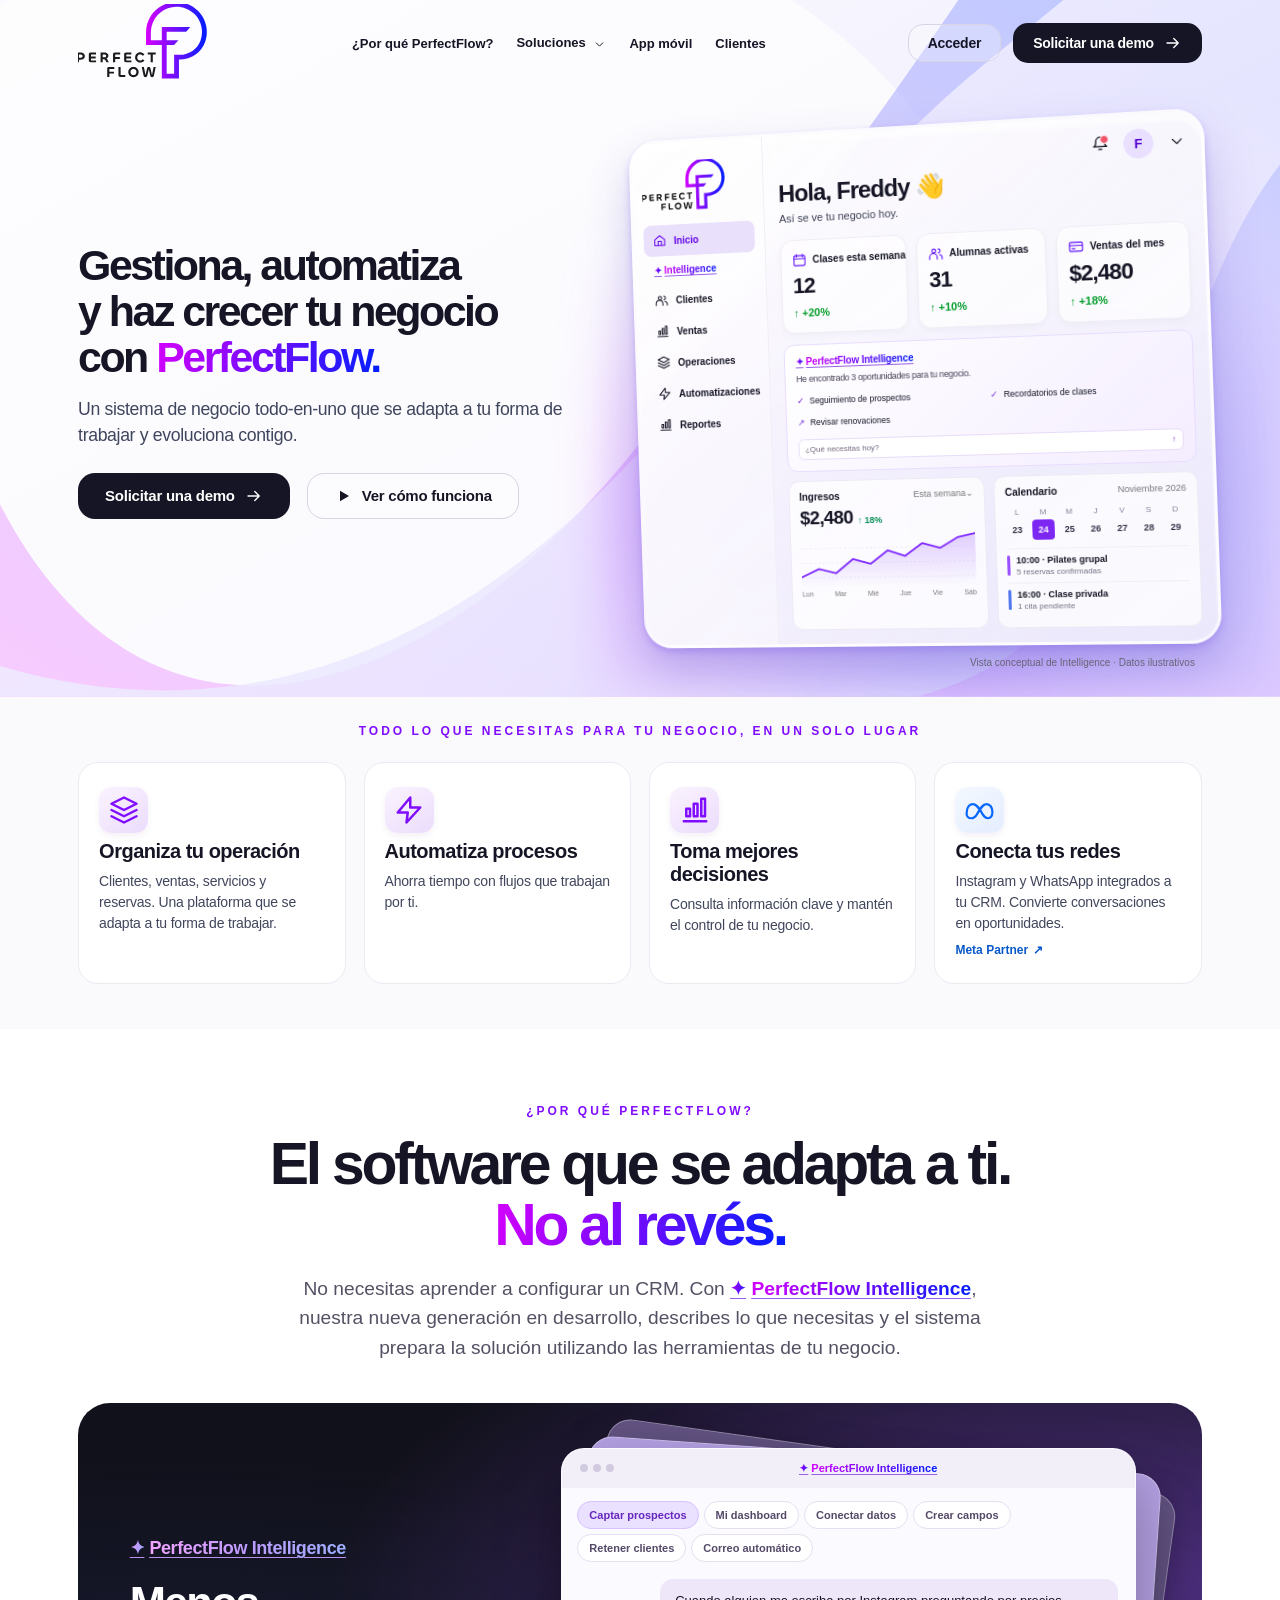
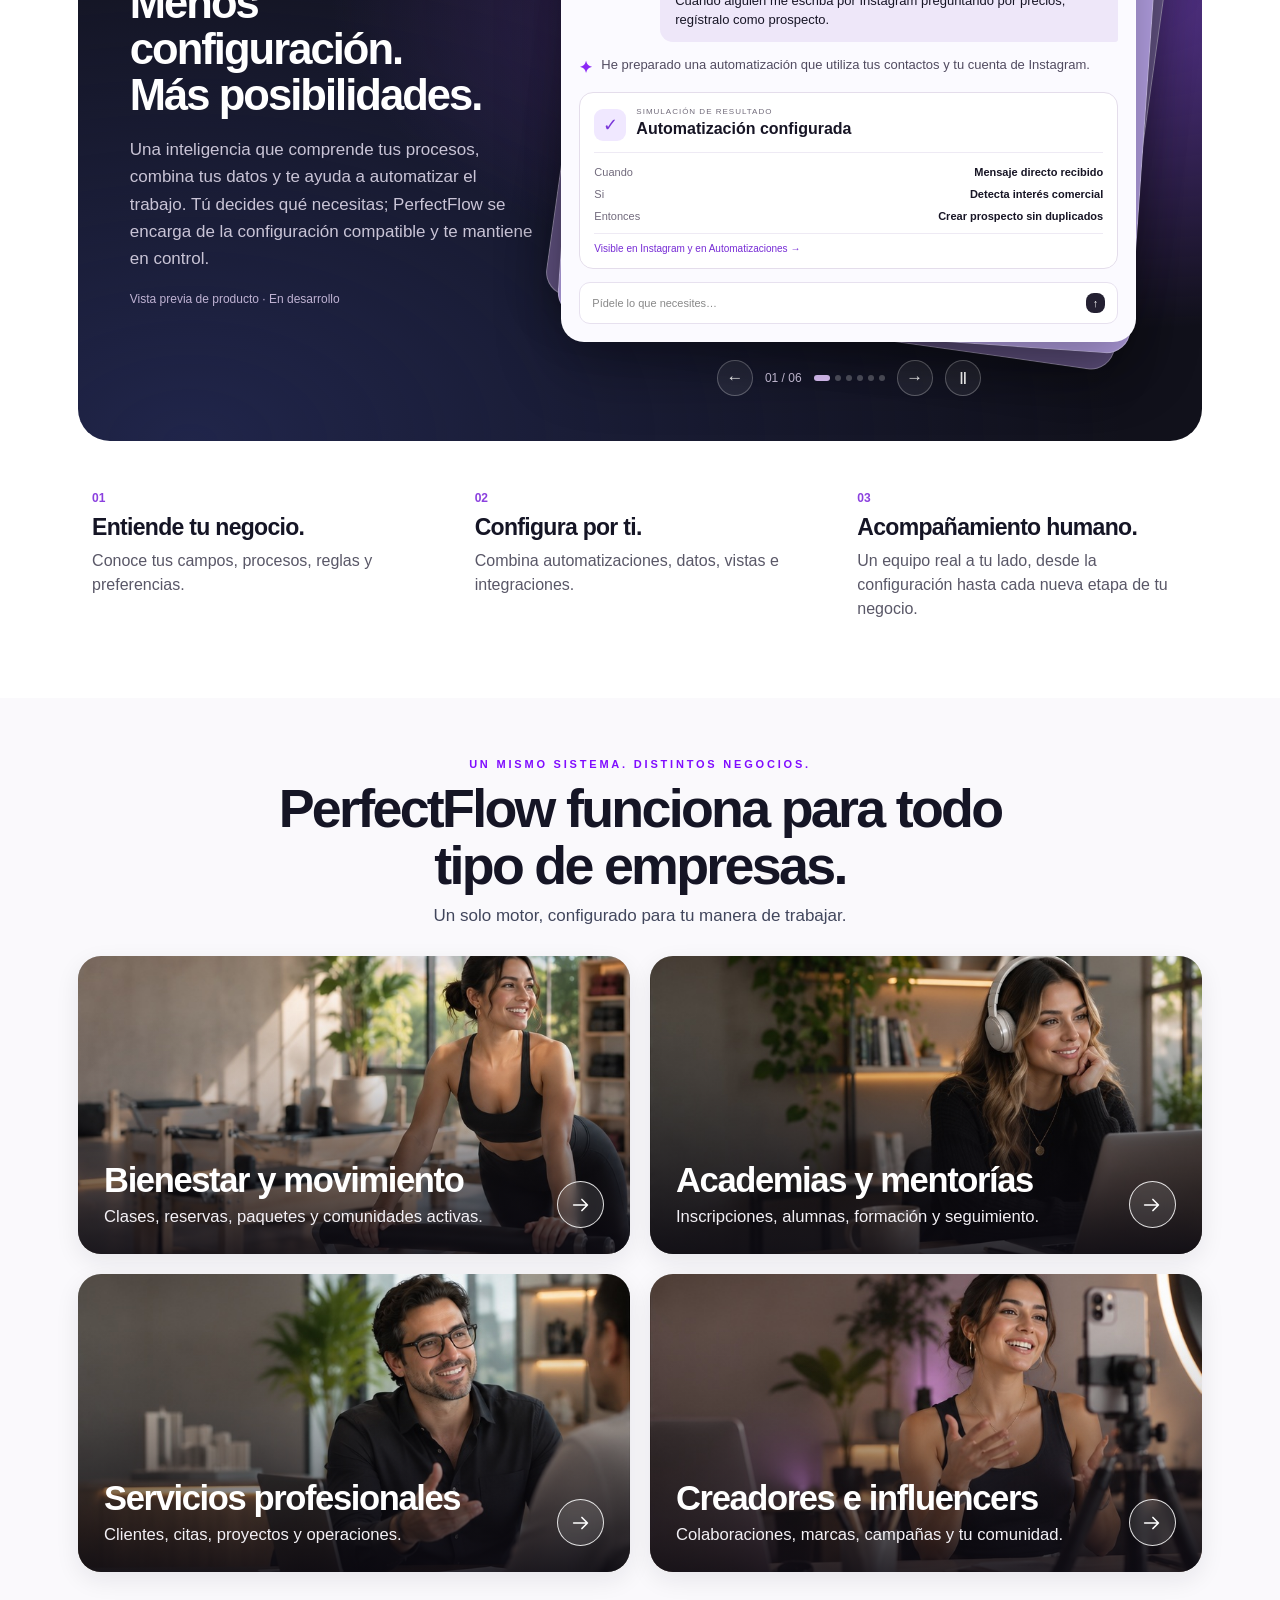
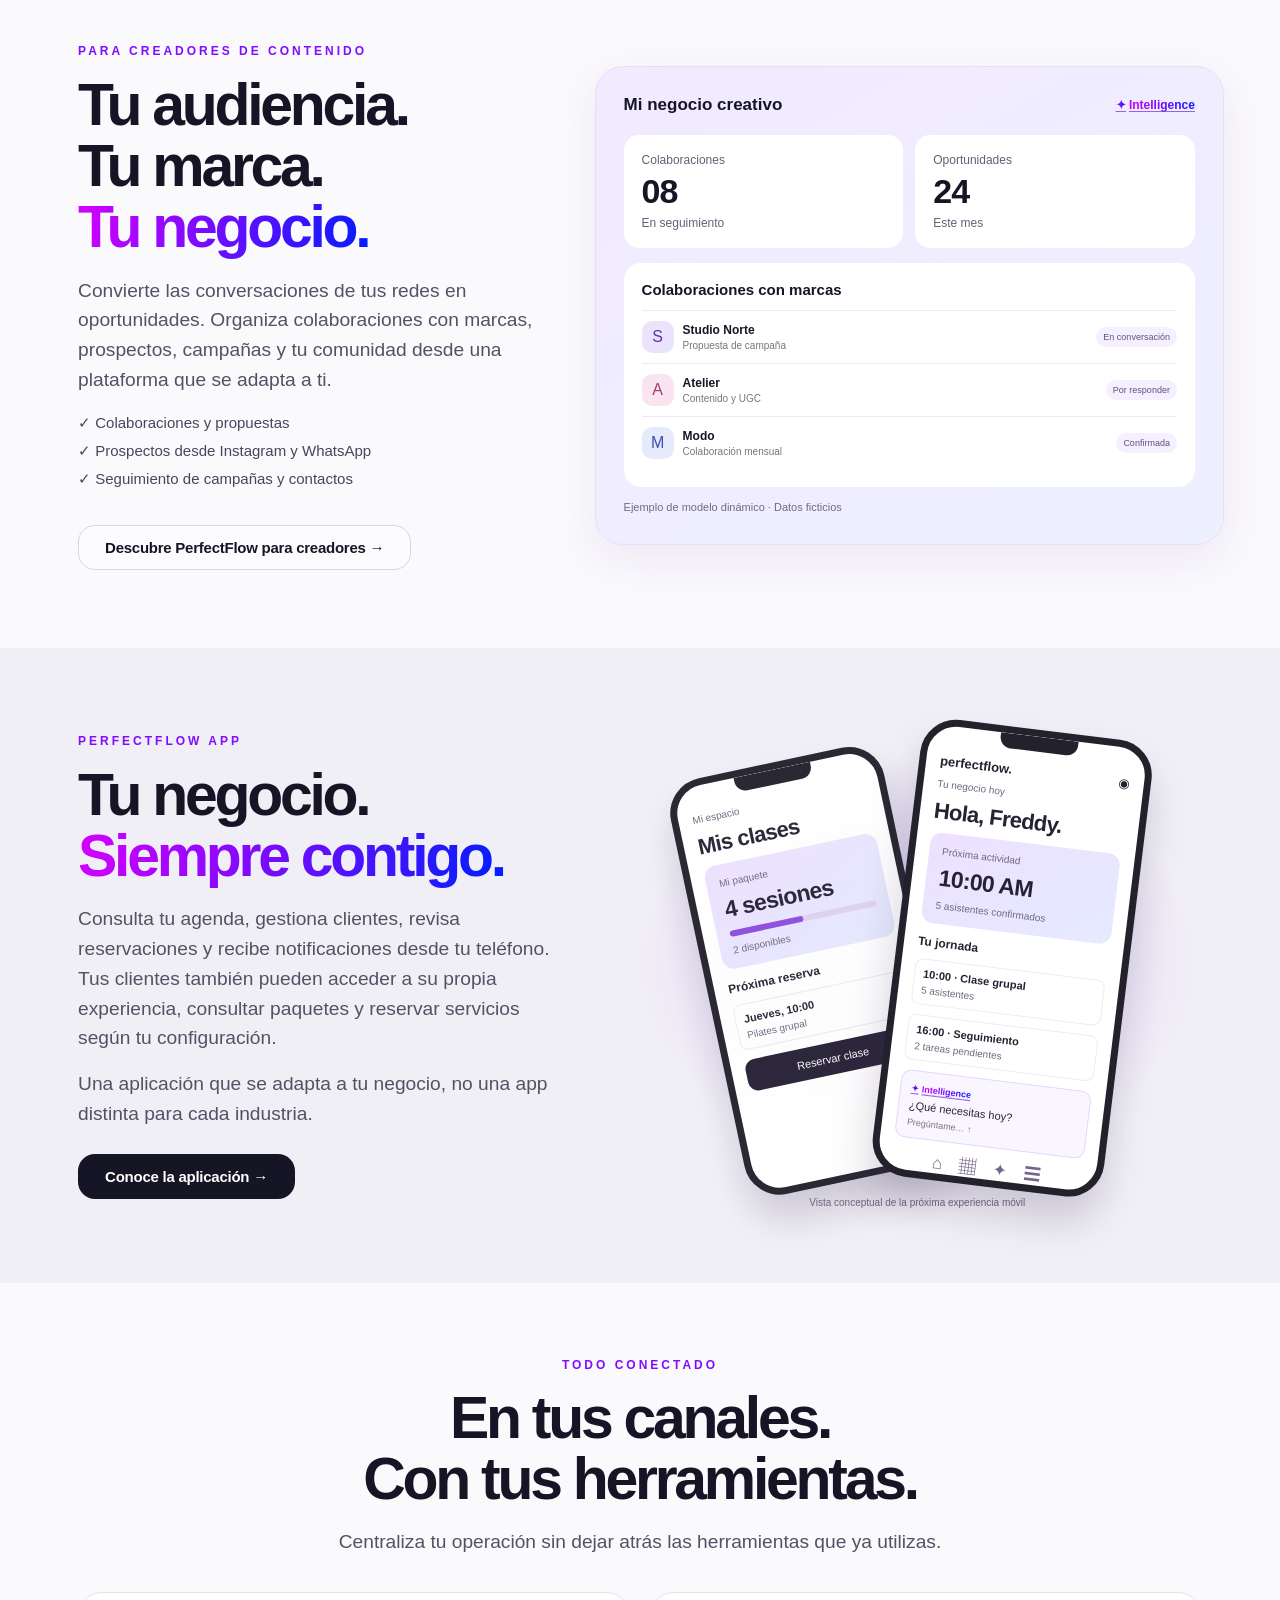
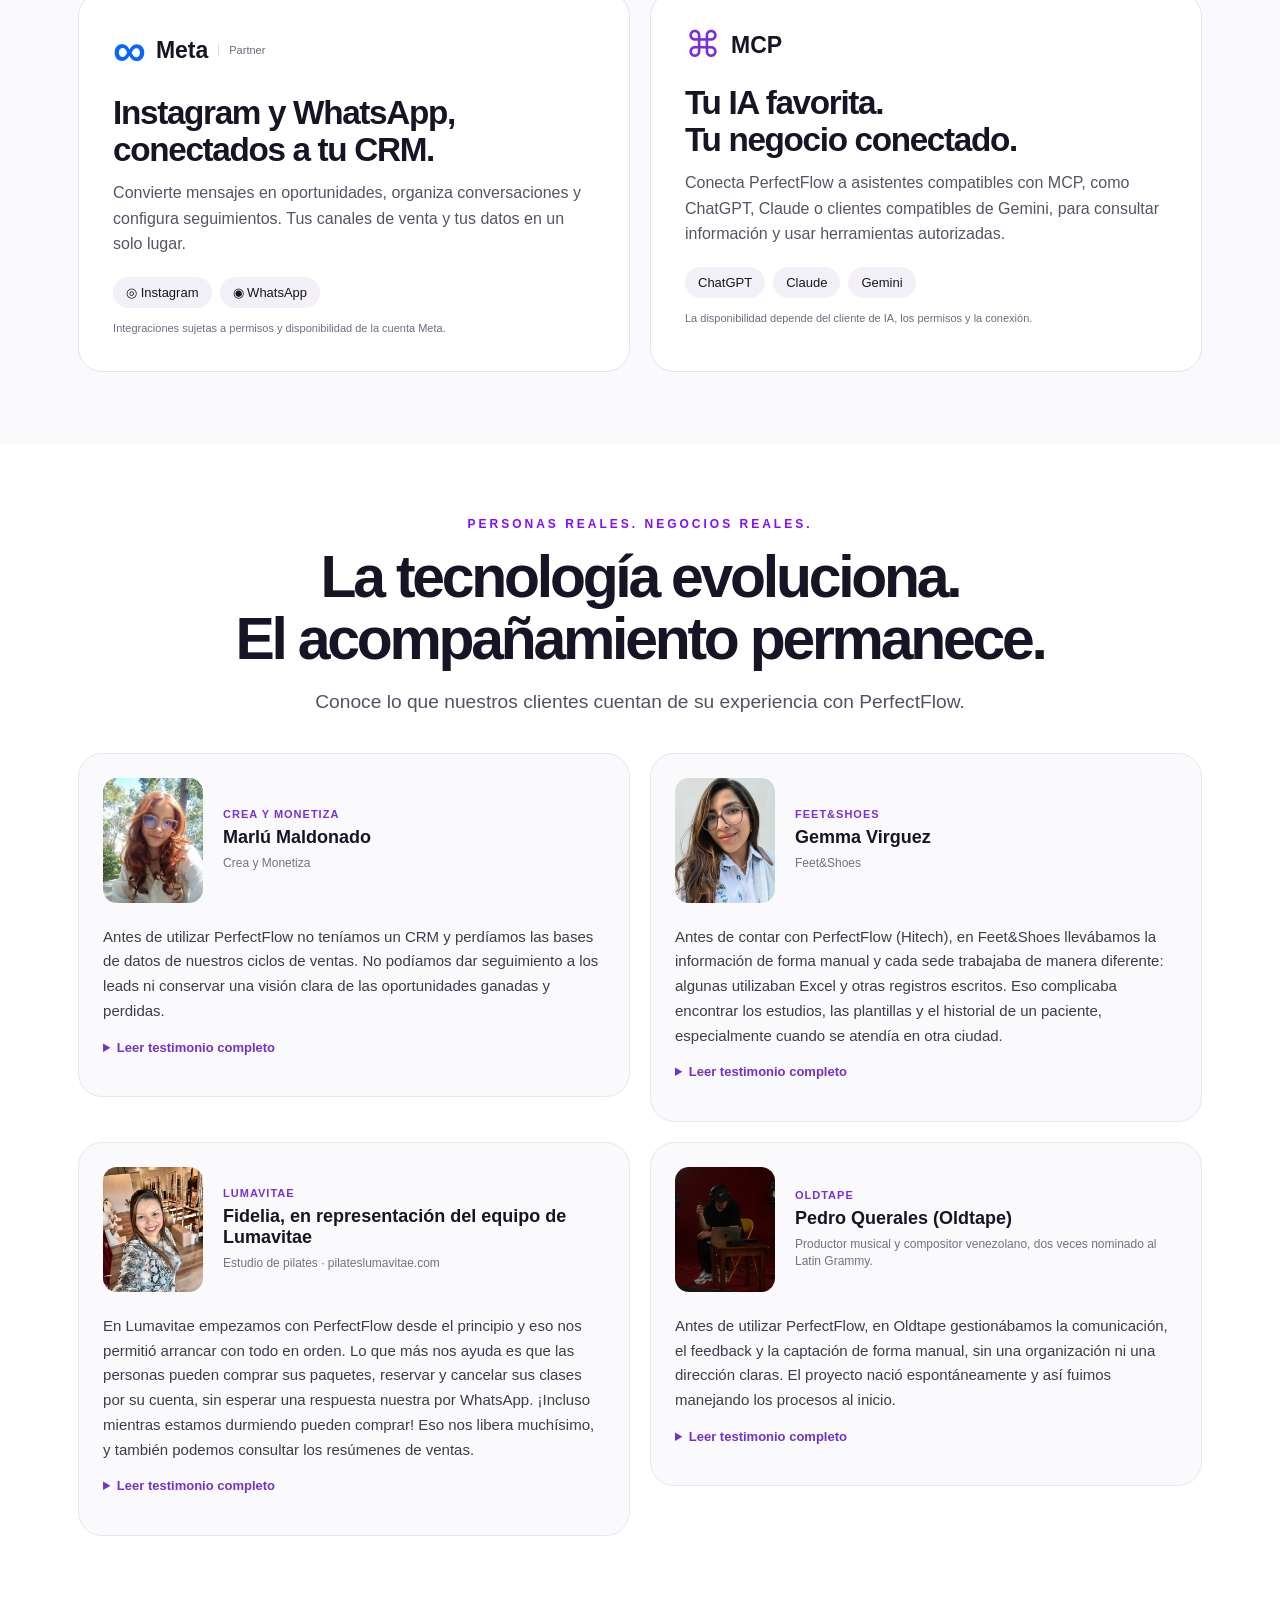
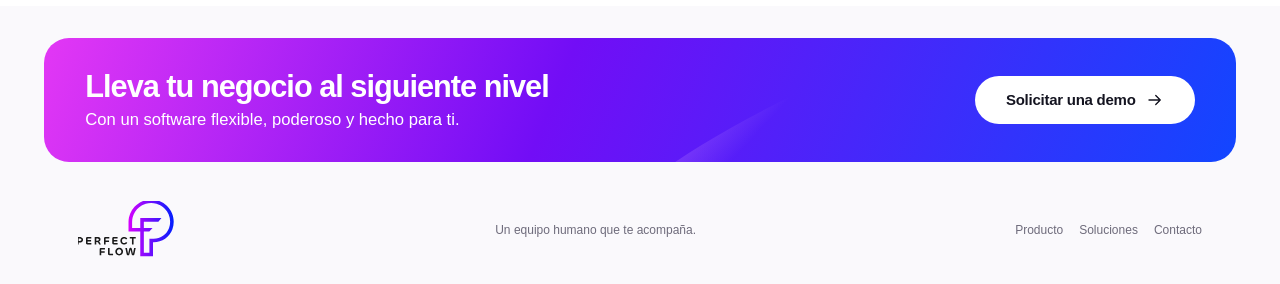
==== preview/index.html @ c102818c "Add PerfectFlow landing V5 preview with official branding and customer stories" ====
<!DOCTYPE html>

<html lang="es"><head><meta charset="utf-8"/><meta content="width=device-width,initial-scale=1" name="viewport"/><meta content="PerfectFlow: organiza, automatiza y haz crecer tu negocio con un software que se adapta a tu forma de trabajar." name="description"/><title>PerfectFlow — El software que se adapta a tu negocio</title>
<style>
:root{--ink:#151525;--muted:#41465c;--violet:#800dff;--line:#e7e4f0;--grad:linear-gradient(104deg,#d600fe 0%,#780bfe 45%,#011efe 100%);--canvas:#faf9fc}*{box-sizing:border-box}html{scroll-behavior:smooth}body{margin:0;background:#faf9fc;color:var(--ink);font-family:-apple-system,BlinkMacSystemFont,"Segoe UI",Arial,sans-serif;-webkit-font-smoothing:antialiased}button,a{font:inherit}a{color:inherit;text-decoration:none}button{cursor:pointer}button:focus-visible,a:focus-visible,input:focus-visible{outline:3px solid #8a43ff;outline-offset:4px}h1,h2,h3,p{margin:0}svg.icon{width:24px;height:24px;fill:none;stroke:currentColor;stroke-width:1.8;stroke-linecap:round;stroke-linejoin:round;flex-shrink:0}.wrap{max-width:1536px;margin:auto;padding:0 6.1%}.top{position:relative;overflow:hidden;background:#faf9fc}.wave{position:absolute;inset:0;width:100%;height:100%;pointer-events:none}.nav{position:relative;z-index:3;display:flex;align-items:center;justify-content:space-between;gap:26px;min-height:76px}.brand{display:inline-flex;align-items:center;gap:9px;font-size:32px;font-weight:780;letter-spacing:-1.9px;white-space:nowrap}.brand img{width:43px;height:47px;object-fit:contain}.brand b{color:#720dff}.navlinks,.navcta{display:flex;align-items:center;gap:32px}.navlinks a{font-size:15px;font-weight:600;white-space:nowrap}.navlinks .icon{width:13px;height:13px;margin-left:4px;vertical-align:middle}.navcta{gap:12px}.btn{display:inline-flex;align-items:center;justify-content:center;gap:10px;border:1px solid transparent;border-radius:17px;background:#151525;color:white;padding:13px 26px;font-size:15px;font-weight:650;letter-spacing:-.25px;transition:transform .2s,box-shadow .2s}.btn:hover{transform:translateY(-2px);box-shadow:0 6px 17px #1b114019}.btn.outline{background:#ffffff45;color:#151525;border-color:#d7d4e4}.btn .icon{width:18px;height:18px}.navcta .btn{padding:10px 19px;border-radius:15px;white-space:nowrap;font-size:14px}.menu{display:none}.hero{position:relative;z-index:1;display:grid;grid-template-columns:46% 54%;gap:5px;align-items:center;min-height:419px;padding-top:20px;padding-bottom:43px}.eyebrow{font-size:12px;font-weight:750;letter-spacing:3px;color:var(--violet);line-height:1.45}.hero .eyebrow{display:inline-flex;background:#eee5fa;padding:7px 17px;border-radius:50px;margin-bottom:18px}.hero h1{font-size:clamp(38px,3.35vw,56px);font-weight:780;line-height:1.07;letter-spacing:-2.5px}.gradient{background:var(--grad);background-clip:text;-webkit-background-clip:text;color:transparent}.hero p{font-size:clamp(17px,1.38vw,22px);line-height:1.43;color:#3f455d;margin:17px 0 25px;max-width:570px;letter-spacing:-.35px}.hero-actions{display:flex;gap:17px;flex-wrap:wrap}.hero-art{position:relative;padding:15px 0 6px 26px;perspective:1400px;min-width:0}.halo{position:absolute;inset:10% -12% -8% 0;background:radial-gradient(ellipse at 65% 65%,#5267ff55,transparent 64%),radial-gradient(ellipse at 20% 65%,#be58ff59,transparent 60%);filter:blur(22px);pointer-events:none}.screen{position:relative;display:grid;grid-template-columns:24% 76%;min-height:346px;border:3px solid #fff9;border-radius:29px;background:linear-gradient(143deg,#fffefef2,#f1effbd9);box-shadow:0 8px 3px #fff8 inset,0 25px 46px #4636b240,0 4px 7px #9b79f567;overflow:hidden;transform:rotateY(-8deg) rotateZ(-2deg);transform-origin:center;backdrop-filter:blur(14px)}.sidenav{border-right:1px solid #f0eef6;padding:19px 10px;background:#ffffff50}.small-brand{display:flex;align-items:center;gap:4px;font-size:15px;letter-spacing:-.8px;font-weight:760;margin:0 0 18px 8px;white-space:nowrap}.small-brand img{height:23px;width:19px;object-fit:contain}.sidenav .item{display:flex;align-items:center;gap:8px;padding:9px 10px;border-radius:8px;font-size:10px;font-weight:560;white-space:nowrap}.sidenav .item .icon{width:14px;height:14px}.sidenav .item.active{background:#e9e0fc;color:#6100e8}.screen-main{padding:15px 15px 19px;min-width:0}.screen-toolbar{display:flex;justify-content:flex-end;align-items:center;gap:14px;height:27px}.screen-toolbar .icon{width:17px;height:17px}.notify{position:relative}.notify:after{content:'';position:absolute;width:7px;height:7px;background:#f0546a;border-radius:50%;right:0;top:0;border:1px solid #fff}.avatar{width:29px;height:29px;border-radius:50%;display:grid;place-items:center;background:#e9e0ff;color:#5100cf;font-weight:750;font-size:13px}.screen h2{font-size:24px;font-weight:780;letter-spacing:-.9px;line-height:1.15;margin-top:3px}.screen-main>p{font-size:11px;color:#3d4055;margin:4px 0 14px;letter-spacing:0}.kpis{display:grid;grid-template-columns:repeat(3,1fr);gap:10px}.kpi{padding:12px 11px;border:1px solid #efedf5;background:#fff9;border-radius:13px;box-shadow:0 3px 6px #22154508;min-width:0}.kpi-label{display:flex;align-items:center;gap:6px;font-size:10px;font-weight:650;white-space:nowrap}.kpi .icon{width:15px;height:15px;color:#6418ff}.value{display:block;font-size:22px;letter-spacing:-.9px;font-weight:800;margin:6px 0 4px;white-space:nowrap}.trend{font-size:11px;color:#009c28;font-weight:650}.activities{margin-top:14px;border:1px solid #eceaf3;background:#ffffff6e;border-radius:14px;padding:13px 11px;box-shadow:0 3px 6px #21154707}.activities h3{font-size:12px;letter-spacing:-.2px;margin:0 0 9px}.activity{background:#fff9;display:flex;align-items:center;gap:8px;padding:9px;border-radius:10px;margin-top:7px;border:1px solid #eceaf3;box-shadow:0 2px 5px #21154705;font-size:10px;white-space:nowrap}.activity .icon{width:17px;height:17px;color:#5d12ff}.activity strong{font-weight:650}.demo-note{position:absolute;bottom:-16px;right:12px;color:#686477;font-size:10px}.features{position:relative;z-index:2;padding-top:14px;padding-bottom:32px}.features>.eyebrow{text-align:center;margin:0 0 15px}.feature-grid{display:grid;grid-template-columns:repeat(4,1fr);gap:17px}.feature{border:1px solid #efedf4;border-radius:19px;background:linear-gradient(145deg,#fff,#f8f7fb);box-shadow:0 4px 8px #24104a09;padding:15px 25px 17px;transition:transform .2s}.feature:hover{transform:translateY(-4px)}.feature-icon{height:46px;width:49px;display:grid;place-items:center;background:linear-gradient(145deg,#fbf3fe,#eadcfc);color:#800dff;border-radius:13px;margin-bottom:7px;box-shadow:0 3px 6px #5d0a8510}.feature-icon .icon{height:30px;width:30px;stroke-width:2}.feature h3{font-size:clamp(17px,1.55vw,24px);font-weight:760;letter-spacing:-.85px;margin-bottom:6px}.feature p{font-size:15px;line-height:1.35;color:#41465c;letter-spacing:-.2px}.industries{padding-top:18px;padding-bottom:31px;display:grid;grid-template-columns:23% 77%;gap:15px;align-items:center}.industries .eyebrow{max-width:220px;font-size:11px;line-height:1.5;letter-spacing:2.8px;margin-bottom:7px}.industries h2{font-size:clamp(23px,2.05vw,32px);font-weight:780;line-height:1.04;letter-spacing:-1.05px}.industry-grid{display:grid;grid-template-columns:repeat(4,1fr);gap:14px;min-width:0}.industry{display:block;overflow:hidden;border:0;padding:0;background:#ddd;border-radius:15px;aspect-ratio:2.05;transition:transform .2s;box-shadow:0 1px 2px #1d193519}.industry:hover{transform:translateY(-3px)}.industry img{width:100%;height:100%;display:block;object-fit:cover}.bottom{max-width:1536px;margin:0 auto;padding:6px 3.4% 20px}.cta{position:relative;overflow:hidden;background:linear-gradient(112deg,#e337f5,#720df6 43%,#1246ff 100%);border-radius:25px;padding:20px 3.5%;display:flex;align-items:center;justify-content:space-between;gap:20px;color:#fff}.cta:before{content:'';position:absolute;width:66%;height:200%;right:-6%;top:12%;border-radius:50%;transform:rotate(-22deg);background:linear-gradient(155deg,#ffd4ff80,transparent 24%);pointer-events:none}.cta>div,.cta>.btn{position:relative;z-index:1}.cta h2{font-size:clamp(25px,2.4vw,38px);line-height:1.1;letter-spacing:-1px;font-weight:760}.cta p{font-size:clamp(15px,1.3vw,20px);margin-top:6px}.cta .btn{background:#fff;color:#141420;min-width:220px;border-radius:24px;padding:14px 24px}.footer{display:flex;justify-content:space-between;align-items:center;padding-top:15px;padding-bottom:22px;gap:10px;font-size:12px;color:#6e6b7b}.footer .brand{font-size:17px;letter-spacing:-.7px}.footer .brand img{height:23px;width:18px}.footer nav{display:flex;gap:16px}.sr-only{position:absolute;width:1px;height:1px;overflow:hidden;clip:rect(0,0,0,0);white-space:nowrap}dialog{border:1px solid #e8e4f0;border-radius:24px;max-width:min(480px,calc(100% - 24px));width:100%;padding:30px;color:var(--ink);box-shadow:0 20px 80px #24204244}dialog::backdrop{background:#17152877;backdrop-filter:blur(4px)}dialog h2{font-size:29px;letter-spacing:-1px;margin:12px 0}dialog p{color:var(--muted);line-height:1.55;margin-bottom:18px}.close{float:right;border:0;background:#f2eff7;border-radius:50%;width:34px;height:34px;font-size:21px}.dialog-actions{display:flex;gap:10px;flex-wrap:wrap}.mobile-links{display:none}
@media(min-width:1350px){.hero{min-height:419px}.screen{min-height:347px}.wrap{padding-left:6.1%;padding-right:6.1%}.features{padding-left:5.4%;padding-right:5.4%}.industries{padding-left:4.4%;padding-right:5.1%}.hero-art{padding-right:0}.hero{grid-template-columns:46% 54%}}
@media(max-width:1180px){.navlinks{gap:16px}.brand{font-size:27px}.brand img{width:35px;height:39px}.navcta .btn{padding:10px 12px}.hero{grid-template-columns:45% 55%;min-height:400px}.hero-art{padding-left:8px}.screen{min-height:305px}.sidenav{padding:15px 5px}.sidenav .item{font-size:9px;padding:8px 5px}.small-brand{font-size:12px;margin-left:3px}.kpi{padding:10px 7px}.kpi-label{font-size:8px;gap:4px}.value{font-size:18px}.activity{font-size:9px}.feature{padding:14px 16px}.feature p{font-size:14px}.industries{grid-template-columns:1fr;gap:17px}.industries h2{max-width:600px}.industries .eyebrow{max-width:none}}
@media(max-width:900px){.navlinks{display:none}.navcta{margin-left:auto}.menu{display:grid;place-items:center;width:40px;height:40px;border:1px solid #ddd8eb;border-radius:12px;background:white;color:#171525}.mobile-links.open{display:flex;flex-wrap:wrap;gap:20px;padding:10px 6% 16px;position:relative;z-index:3;font-size:14px}.hero{grid-template-columns:1fr;text-align:center;padding-top:32px;gap:15px}.hero h1{font-size:clamp(40px,7vw,59px)}.hero p{margin:16px auto 23px}.hero-actions{justify-content:center}.hero-art{padding:15px 10px 5px;max-width:690px;width:100%;margin:0 auto}.screen{transform:rotateY(-4deg) rotateZ(-1deg);text-align:left}.screen h2{font-size:23px}.screen-main>p{margin:4px 0 14px}.kpi-label{font-size:10px}.value{font-size:22px}.feature-grid{grid-template-columns:repeat(2,1fr)}.industry-grid{grid-template-columns:repeat(2,1fr)}.features>.eyebrow{letter-spacing:2px}.cta{flex-wrap:wrap}.cta .btn{min-width:0}.demo-note{bottom:-14px}.nav{gap:10px}}
@media(max-width:530px){.wrap{padding-left:5%;padding-right:5%}.nav{min-height:65px}.brand{font-size:24px;gap:6px}.brand img{width:29px;height:36px}.navcta .btn.outline{display:none}.navcta .btn{font-size:12px;padding:9px 12px;border-radius:12px}.navcta .icon{display:none}.menu{width:34px;height:34px}.hero{padding-top:24px;padding-bottom:35px}.hero .eyebrow{font-size:9px;letter-spacing:1.8px;margin-bottom:15px}.hero h1{font-size:clamp(31px,9.6vw,45px);letter-spacing:-1.7px}.hero p{font-size:17px}.hero-actions{gap:9px}.hero-actions .btn{font-size:13px;padding:11px 15px;border-radius:13px}.hero-art{padding:12px 0 8px}.screen{min-height:238px;grid-template-columns:24% 76%;border-radius:17px;transform:rotateY(-3deg) rotateZ(-1deg);border-width:2px}.sidenav{padding:10px 3px}.small-brand{font-size:8px;letter-spacing:-.3px;margin:0 0 12px 3px;gap:3px}.small-brand img{height:15px;width:12px}.sidenav .item{font-size:7px;padding:6px 3px;gap:3px}.sidenav .item .icon{height:10px;width:10px}.screen-main{padding:7px 7px 10px}.screen-toolbar{height:20px;gap:7px}.screen-toolbar .icon{width:11px;height:11px}.avatar{width:19px;height:19px;font-size:9px}.screen h2{font-size:17px;letter-spacing:-.5px}.screen-main>p{font-size:8px;margin:3px 0 8px}.kpis{gap:4px}.kpi{padding:7px 4px;border-radius:7px}.kpi-label{font-size:6px;gap:2px;white-space:normal}.kpi .icon{height:10px;width:10px}.value{font-size:clamp(12px,3.4vw,16px);letter-spacing:-.5px;margin:3px 0 2px}.trend{font-size:7px}.activities{padding:7px 5px;margin-top:7px;border-radius:8px}.activities h3{font-size:8px;margin-bottom:3px}.activity{padding:5px;gap:3px;margin-top:4px;border-radius:5px;font-size:6.5px;white-space:normal}.activity .icon{width:11px;height:11px}.feature-grid{gap:10px}.feature{padding:12px;border-radius:14px}.feature-icon{width:37px;height:37px}.feature-icon .icon{width:23px;height:23px}.feature h3{font-size:16px;letter-spacing:-.4px}.feature p{font-size:13px}.features{padding-bottom:20px}.features>.eyebrow{font-size:10px}.industries{padding-top:13px;padding-bottom:22px}.industry-grid{gap:9px}.industry{border-radius:10px}.cta{border-radius:19px;padding:23px 20px}.cta .btn{width:100%}.bottom{padding:0 5% 15px}.footer{flex-wrap:wrap}.footer nav{gap:11px}.demo-note{font-size:8px;bottom:-9px}}
@media(prefers-reduced-motion:reduce){*{scroll-behavior:auto!important;transition:none!important}}

/* Intelligence edition — consistent with the approved visual direction */
.hero{min-height:490px}.screen{min-height:390px}.screen-main{padding-bottom:14px}.ai-nav{color:#7820df!important}.spark{font-weight:800;color:#8b28f6;font-size:1.25em}.screen-detail{display:grid;grid-template-columns:1fr 1fr;gap:9px;margin-top:11px}.mini-chart,.mini-ai{min-width:0;background:#ffffffbc;border:1px solid #ece9f4;border-radius:11px;padding:10px}.chart-head{display:flex;justify-content:space-between;align-items:center;gap:4px;font-size:10px}.chart-head span{font-size:8px;color:#777}.chart-value{font-size:19px;letter-spacing:-.6px;font-weight:760;margin:5px 0}.chart-value small{font-size:9px;color:#008d51;letter-spacing:0}.mini-chart svg{width:100%;display:block}.chart-labels{display:flex;justify-content:space-between;font-size:7px;color:#777;margin-top:3px}.mini-ai{background:linear-gradient(140deg,#fff,#f4edff);border-color:#e8dcff}.ai-title{font-size:10px;font-weight:650;letter-spacing:-.2px}.ai-title b{color:#7922e8}.mini-ai p{font-size:9px;line-height:1.35;color:#494258;margin:5px 0 7px}.ai-task{font-size:8.5px;line-height:1.25;padding:3px 0;display:flex;gap:5px;align-items:center}.ai-task span{color:#7933da}.ai-input{border:1px solid #e7dcf9;border-radius:6px;background:white;display:flex;justify-content:space-between;align-items:center;padding:5px 6px;margin-top:5px;font-size:8px;color:#72667e}.ai-input b{color:#7328db}.compact-activity{padding:9px 10px;margin-top:9px}.compact-activity h3{margin-bottom:4px}.compact-activity .activity{margin-top:0;padding:6px}.section-intro{text-align:center;padding-top:0;max-width:930px;margin:0 auto}.section-intro h2,.app-copy h2,.creator-copy h2{font-size:clamp(36px,4.6vw,69px);font-weight:780;letter-spacing:-.055em;line-height:1.04;margin:13px 0 18px}.section-intro p,.app-copy p,.creator-copy p{font-size:clamp(17px,1.5vw,22px);line-height:1.55;color:#525264;max-width:740px;margin:0 auto}.showcase{padding:72px 0 62px;background:#fff}.intelligence-stage{display:grid;grid-template-columns:42% 58%;align-items:center;gap:0;overflow:hidden;background:radial-gradient(ellipse at 90% 30%,#55338a 0%,transparent 53%),radial-gradient(ellipse at 10% 100%,#20254a,transparent 65%),#11111b;color:#fff;border-radius:32px;min-height:470px;margin-top:40px;padding:45px 4.6%;position:relative}.stage-copy{padding-right:25px}.intelligence-lockup{font-size:16px;letter-spacing:-.4px;color:#e4d9ff}.intelligence-lockup .spark{color:#c89cff}.intelligence-lockup b{color:#d2adff}.stage-copy h3{font-size:clamp(30px,3.4vw,52px);line-height:1.05;letter-spacing:-.045em;margin:22px 0 18px}.stage-copy p{font-size:17px;color:#c9c4d6;line-height:1.6}.release-note{display:inline-block;margin-top:20px;color:#bfb2d3;font-size:12px}.stage-demo{min-width:0}.demo-window{border:1px solid #ffffff3b;background:#fbfaff;color:#171525;border-radius:23px;box-shadow:0 25px 65px #0005;overflow:hidden}.window-top{padding:13px 18px;background:#f2eff8;display:flex;align-items:center;gap:5px;font-size:11px;color:#6c657d}.window-top i{width:8px;height:8px;border-radius:50%;background:#d2cadf}.window-top span{margin:auto}.demo-tabs{display:flex;gap:5px;padding:13px 15px 0;flex-wrap:wrap}.demo-tabs button{border:1px solid #e5dff0;background:#fff;color:#554968;padding:7px 11px;border-radius:20px;font-size:11px;font-weight:600}.demo-tabs button.active{background:#eae0ff;border-color:#d7c2ff;color:#6626c0}.demo-conversation{padding:17px;display:grid;gap:13px}.prompt-bubble{background:#eee7f9;border-radius:13px 13px 3px 13px;padding:12px 15px;font-size:13px;line-height:1.5;max-width:85%;justify-self:end}.demo-response{font-size:13px;display:flex;align-items:start;gap:9px;line-height:1.5;color:#514b60}.result-box{border:1px solid #e4ddeb;border-radius:14px;background:#fff;padding:14px}.result-title{display:flex;gap:10px;align-items:center}.result-title small{font-size:8px;letter-spacing:1px;color:#716b7a;display:block}.result-title strong{font-size:16px;display:block;margin:4px 0}.result-icon{background:#f0e8ff;color:#7936d9;width:32px;height:32px;border-radius:9px;display:grid;place-items:center;font-size:18px}.result-details{border-top:1px solid #eeeaf4;margin-top:10px;padding-top:8px}.result-details div{display:flex;justify-content:space-between;gap:9px;font-size:11px;padding:5px 0}.result-details span{color:#716a7c}.result-details b{text-align:right}.result-foot{display:block;border-top:1px solid #eeeaf4;padding-top:9px;margin-top:6px;font-size:10px;color:#762bd5}.demo-composer{display:flex;align-items:center;justify-content:space-between;border:1px solid #e7e1ef;background:white;padding:10px 12px;border-radius:11px;font-size:11px;color:#888}.demo-composer span{background:#242032;color:white;border-radius:8px;padding:4px 7px}.benefit-row{display:grid;grid-template-columns:repeat(3,1fr);gap:24px;margin-top:32px}.benefit-row article{padding:15px 14px}.benefit-row article>span{color:#8b40df;font-size:12px;font-weight:700}.benefit-row h3{font-size:23px;letter-spacing:-.7px;margin:8px 0}.benefit-row p{font-size:16px;line-height:1.5;color:#595767}.industries{display:block;padding-top:54px;padding-bottom:54px}.industries>div:first-child{text-align:center;margin:0 auto 24px}.industries .eyebrow{max-width:none}.industries h2{font-size:clamp(30px,3.4vw,48px);max-width:none;line-height:1.1}.industries h2 br,.industries .eyebrow br{display:none}.industry-grid{grid-template-columns:repeat(5,1fr)}.industry{aspect-ratio:1.65}.creator-tile{background:linear-gradient(150deg,#e5d9ff,#b7c4ff);position:relative;text-align:left;color:#29243a}.creator-art{position:absolute;inset:0;overflow:hidden}.creator-ring{width:75%;aspect-ratio:1;position:absolute;left:34%;top:-35%;border:20px solid #f2eaff85;border-radius:50%}.creator-device{position:absolute;left:37%;top:8%;width:51%;height:73%;border-radius:12px;background:#ffffffd9;border:2px solid white;transform:rotate(-9deg);padding:9px;box-shadow:0 6px 15px #47289240;font-size:8px;font-weight:700}.creator-device span{color:#841aff}.creator-device i{display:block;height:5px;background:#dbd3ed;margin-top:7px;border-radius:5px}.creator-float{position:absolute;left:9%;top:20%;background:white;border-radius:7px;padding:5px 8px;font-size:10px;color:#8628e2;transform:rotate(6deg)}.creator-caption{position:absolute;bottom:0;left:0;right:0;background:linear-gradient(transparent,#33234ab8);padding:20px 9px 9px;color:white}.creator-caption strong{display:block;font-size:12px}.creator-caption span{font-size:9px}.creator-section{display:grid;grid-template-columns:44% 56%;align-items:center;gap:22px;padding-top:40px;padding-bottom:78px}.creator-copy p{margin:0}.creator-copy .btn{margin-top:18px}.creator-points{display:grid;gap:10px;margin:19px 0;color:#49455a;font-size:15px}.creator-board{background:linear-gradient(150deg,#f2eaff,#edf0ff);border:1px solid #e8dff7;border-radius:28px;padding:28px;box-shadow:0 14px 40px #6b42b417;min-width:0}.board-head{display:flex;justify-content:space-between;gap:8px;align-items:center;margin-bottom:20px;font-size:17px}.board-head span{font-size:12px;color:#7835ce}.board-metrics{display:grid;grid-template-columns:1fr 1fr;gap:12px}.board-metrics>div{display:grid;gap:5px;border-radius:15px;background:white;padding:18px}.board-metrics small,.board-metrics span{font-size:12px;color:#656075}.board-metrics b{font-size:34px;letter-spacing:-1px}.board-list{margin-top:15px;background:white;border-radius:17px;padding:18px}.board-list h3{font-size:15px;margin-bottom:12px}.board-list>div{display:flex;align-items:center;gap:9px;padding:10px 0;border-top:1px solid #eeeaf4}.brand-avatar{width:32px;height:32px;display:grid;place-items:center;border-radius:10px;background:#e9e3fb;color:#6432a5;flex-shrink:0}.brand-avatar.pink{background:#f9e5ef;color:#ad3975}.brand-avatar.blue{background:#e5ebfa;color:#4053b0}.board-list p{flex:1;font-size:12px}.board-list small{display:block;color:#777;font-size:10px;margin-top:3px}.board-list em{font-size:9px;font-style:normal;color:#625180;background:#f5f0ff;padding:5px 7px;border-radius:20px}.illustrative{display:block;color:#706b7e;font-size:11px;line-height:1.45;margin-top:13px}.app-section{background:#f1eff6;padding:75px 0;overflow:hidden}.app-layout{display:grid;grid-template-columns:44% 56%;align-items:center;gap:30px}.app-copy p{margin:0 0 16px}.app-copy .btn{margin-top:9px}.phone-stage{position:relative;min-height:485px;display:flex;align-items:center;justify-content:center;isolation:isolate}.phone-stage:before{content:'';position:absolute;inset:5% 0;background:radial-gradient(ellipse,#d3b7ff99,transparent 65%);z-index:-1}.phone{width:218px;height:425px;background:#fff;border:7px solid #22212c;border-radius:36px;box-shadow:0 24px 40px #30254e33;position:relative;overflow:hidden;flex-shrink:0}.phone-secondary{transform:rotate(-12deg) translate(12px,8px);opacity:.96}.phone-primary{transform:rotate(7deg) translate(-15px,-5px);height:460px;width:233px;z-index:1}.phone-notch{height:15px;background:#22212c;width:78px;border-radius:0 0 11px 11px;position:absolute;top:0;left:50%;transform:translateX(-50%)}.phone-content{padding:28px 14px 12px;color:#262233;display:flex;flex-direction:column;gap:10px;font-size:11px}.phone-content small{color:#6f697c;font-size:10px;display:block}.phone-content h3{font-size:22px;letter-spacing:-.7px;line-height:1.05}.phone-content h4{margin:2px 0 0;font-size:12px}.phone-top{display:flex;justify-content:space-between;font-size:13px}.phone-card{background:linear-gradient(145deg,#ede1ff,#e5eaff);border-radius:12px;padding:13px;display:grid;gap:8px}.phone-card strong{font-size:23px;letter-spacing:-.7px}.phone-progress{height:6px;border-radius:10px;background:#ded2ee}.phone-progress i{display:block;height:6px;width:50%;border-radius:10px;background:#8c4ddb}.phone-row{padding:8px;border:1px solid #eeeaf2;border-radius:8px;display:grid;gap:5px}.phone-button{background:#252034;color:white;padding:10px;border-radius:10px;text-align:center}.phone-ai{border:1px solid #e5d7fc;border-radius:10px;padding:10px;background:#faf6ff;display:grid;gap:6px}.phone-ai b{color:#8237d2}.phone-ai span{font-size:9px;color:#777}.phone-nav{text-align:center;font-size:17px;color:#77668a;margin-top:auto}.phone-note{position:absolute;bottom:0;font-size:10px;color:#6e667c;text-align:center}.connections{padding-top:72px;padding-bottom:72px}.connection-grid{display:grid;grid-template-columns:1fr 1fr;gap:20px;margin-top:35px}.connection-card{border:1px solid #e6e3ee;background:#fff;border-radius:24px;padding:34px}.connection-logos{display:flex;align-items:center;gap:10px;margin-bottom:22px;font-size:23px}.meta-logo{color:#0866ff;font-size:46px;line-height:1;font-weight:700}.partner-label{font-size:11px;border-left:1px solid #ddd;padding-left:10px;color:#6d687b}.mcp-mark{font-size:36px;color:#792edc;line-height:1}.connection-card h3{font-size:clamp(24px,2.6vw,40px);line-height:1.1;letter-spacing:-.04em;margin-bottom:12px}.connection-card p{font-size:16px;line-height:1.6;color:#575365}.channel-chips{display:flex;flex-wrap:wrap;gap:8px;margin-top:20px}.channel-chips span{padding:8px 13px;background:#f3f0f7;border-radius:30px;font-size:13px}.testimonials-section{background:#fff;padding:70px 0}.testimonial-grid{display:grid;grid-template-columns:1.15fr .85fr;gap:20px;margin:34px 0 10px}.testimonial,.human-card{border:1px solid #eae6f0;border-radius:24px;padding:32px;background:#faf9fc}.quote-mark{font-size:62px;line-height:.7;color:#8b45ed;font-family:Georgia,serif}.testimonial blockquote{margin:15px 0 25px;font-size:clamp(22px,2.6vw,37px);line-height:1.25;font-weight:650;letter-spacing:-.035em}.quote-author{display:flex;align-items:center;gap:12px}.quote-avatar{width:45px;height:45px;border-radius:50%;display:grid;place-items:center;color:#6724b2;background:#ede2fc;font-size:13px}.quote-author b{display:block;font-size:14px}.quote-author small{display:block;color:#716c7d;font-size:11px;margin-top:4px}.draft-note{display:block;color:#6e6879;font-size:11px;margin-top:15px;line-height:1.5}.human-card{background:#f4f0fb}.human-symbol{font-size:37px;color:#8c38df}.human-card h3{font-size:29px;line-height:1.1;letter-spacing:-1px;margin:13px 0}.human-card p{font-size:16px;color:#5c5669;line-height:1.6;margin-bottom:20px}.testimony-placeholder{text-align:center}.bottom{padding-top:32px;padding-bottom:24px}.cta{padding-top:32px;padding-bottom:32px}.navlinks{gap:23px}.navlinks a{font-size:13px}.footer{padding-bottom:25px}
@media(max-width:1100px){.hero{min-height:450px}.screen{min-height:345px}.mini-ai,.mini-chart{padding:8px}.mini-ai p{font-size:8px}.ai-task{font-size:7.5px}.chart-value{font-size:17px}.intelligence-stage{padding:35px 4%}.industry-grid{grid-template-columns:repeat(3,1fr)}.industry{aspect-ratio:2.05}.creator-section,.app-layout{grid-template-columns:1fr 1fr;gap:15px}.phone{width:180px;height:375px}.phone-primary{width:195px;height:411px}.phone-stage{min-height:440px}.phone-content{padding:25px 10px 10px;gap:7px}.phone-content h3{font-size:19px}.phone-card{padding:10px}.phone-card strong{font-size:20px}}
@media(max-width:900px){.hero{min-height:0}.screen{min-height:345px}.showcase,.connections,.testimonials-section{padding-top:50px;padding-bottom:50px}.intelligence-stage{grid-template-columns:1fr;gap:28px;padding:30px}.stage-copy{padding-right:0}.stage-copy p{max-width:600px}.benefit-row{gap:12px}.benefit-row article{padding:10px 0}.benefit-row h3{font-size:19px}.benefit-row p{font-size:14px}.creator-section,.app-layout{grid-template-columns:1fr;gap:30px}.creator-copy,.app-copy{text-align:center}.creator-copy p,.app-copy p{margin:0 auto 14px}.creator-points{justify-content:center;text-align:left}.creator-board{max-width:600px;width:100%;margin:auto}.app-section{padding:50px 0}.phone-stage{min-height:445px}.connection-card{padding:24px}.testimonial,.human-card{padding:24px}.industry-grid{grid-template-columns:repeat(3,1fr)}}
@media(max-width:530px){.screen{min-height:268px}.screen-detail{gap:4px;margin-top:6px}.mini-chart,.mini-ai{padding:5px;border-radius:7px}.chart-head{font-size:6.5px}.chart-head span{font-size:5px}.chart-value{font-size:12px;margin:3px 0}.chart-value small{font-size:6px}.chart-labels{font-size:5px}.ai-title{font-size:6.5px}.mini-ai p{font-size:6px;margin:3px 0}.ai-task{font-size:5.7px;padding:2px 0;gap:2px}.ai-input{font-size:5.5px;padding:3px;margin-top:2px}.compact-activity{padding:5px;margin-top:5px}.compact-activity .activity{padding:3px}.hero-art{padding-bottom:12px}.section-intro h2,.creator-copy h2,.app-copy h2{font-size:38px}.section-intro p,.creator-copy p,.app-copy p{font-size:16px}.showcase{padding-top:38px;padding-bottom:30px}.intelligence-stage{margin-top:25px;padding:22px 13px;border-radius:22px;gap:20px}.stage-copy{padding:4px 5px}.stage-copy h3{font-size:32px}.stage-copy p{font-size:15px}.demo-window{border-radius:15px}.demo-tabs{padding:10px 9px 0;gap:4px}.demo-tabs button{font-size:9px;padding:6px 8px}.demo-conversation{padding:10px;gap:10px}.prompt-bubble{font-size:11px;padding:10px}.demo-response{font-size:11px}.result-box{padding:10px}.result-title strong{font-size:14px}.result-details div{font-size:10px}.benefit-row{grid-template-columns:1fr;gap:4px;margin-top:15px}.benefit-row article{padding:10px 0;border-bottom:1px solid #eeeaf3}.benefit-row h3{margin:3px 0}.industries{padding-top:35px;padding-bottom:20px}.industry-grid{grid-template-columns:repeat(2,1fr)}.industry{aspect-ratio:1.8}.creator-tile{grid-column:1/-1;aspect-ratio:2.8}.creator-device{width:32%;left:60%;height:85%;top:2%}.creator-caption strong{font-size:15px}.creator-section{padding-top:30px;padding-bottom:45px}.creator-board{padding:15px;border-radius:20px}.board-head{font-size:15px}.board-list{padding:12px}.board-metrics>div{padding:12px}.board-list em{font-size:8px}.phone-stage{min-height:363px;gap:0;transform:scale(.9);margin:-15px 0}.phone{width:153px;height:312px;border-width:5px;border-radius:28px}.phone-primary{width:169px;height:349px}.phone-content{padding:22px 9px 8px;gap:6px;font-size:9px}.phone-content h3{font-size:17px}.phone-content small{font-size:8px}.phone-card{padding:8px;gap:5px}.phone-card strong{font-size:18px}.phone-content h4{font-size:10px}.phone-row{padding:6px;gap:3px}.phone-ai{padding:6px;gap:3px}.phone-nav{font-size:14px}.phone-note{bottom:-9px}.connection-grid,.testimonial-grid{grid-template-columns:1fr;gap:12px;margin-top:24px}.connection-card,.testimonial,.human-card{padding:23px}.connections,.testimonials-section{padding-top:42px;padding-bottom:42px}.cta h2{font-size:29px}.nav .brand{font-size:22px}.navcta .btn{font-size:11px}}
@media(prefers-reduced-motion:reduce){*{scroll-behavior:auto!important;transition:none!important}}

/* V4: brand lockup, animated stack and photographic industry cards */
.intelligence-link{display:inline-flex;align-items:baseline;gap:.28em;white-space:nowrap;font:inherit;font-weight:750;letter-spacing:inherit;line-height:inherit;border:0;background:none;padding:0;cursor:pointer;color:#780bfe;vertical-align:baseline;max-width:100%;text-decoration:underline;text-decoration-color:#9861e7;text-underline-offset:.18em;text-decoration-thickness:1px}.intelligence-link .ai-word,.intelligence-link .ai-mark{background:var(--grad);background-clip:text;-webkit-background-clip:text;color:transparent}.intelligence-link:hover{filter:brightness(.88)}.intelligence-stage .intelligence-link{color:#e0b6ff;text-decoration-color:#b991ed}.intelligence-stage .intelligence-link .ai-word,.intelligence-stage .intelligence-link .ai-mark{background-image:linear-gradient(100deg,#f5a5ff,#bd9aff 48%,#9cafff)}.intelligence-lockup .intelligence-link{font-size:18px}.ai-title .intelligence-link{font-size:inherit}.window-top .intelligence-link{font-size:11px}.phone-ai .intelligence-link{font-size:10px}.board-head .intelligence-link{font-size:12px}.screen .ai-nav .intelligence-link{font-size:inherit}.stage-demo{position:relative;padding:0 14px 0 3px;isolation:isolate}.stage-demo:before,.stage-demo:after{content:'';position:absolute;border-radius:24px;inset:10px 9px 57px 9px;z-index:-1;pointer-events:none;border:1px solid #fff5;background:#b6a2e6;transform:rotate(4deg) translate(5px,-4px);box-shadow:0 14px 45px #0003}.stage-demo:after{background:#655586;transform:rotate(8deg) translate(6px,-5px);z-index:-2}.demo-window{position:relative}.demo-conversation{min-height:300px}.demo-conversation.sheet-enter{animation:sheet-enter .52s cubic-bezier(.22,.7,.26,1) both}@keyframes sheet-enter{from{opacity:.18;transform:translate(10px,15px) scale(.975)}to{opacity:1;transform:translate(0,0) scale(1)}}.deck-controls{display:flex;align-items:center;justify-content:center;gap:12px;margin-top:18px}.deck-controls button{border:1px solid #ffffff48;background:#ffffff12;color:#fff;border-radius:50%;width:36px;height:36px;font-size:17px;display:grid;place-items:center}.deck-controls button:hover{background:#ffffff30}.deck-position{display:flex;align-items:center;gap:12px;color:#d6cce7;font-size:12px;font-variant-numeric:tabular-nums}.deck-dots{display:flex;gap:5px}.deck-dots i{width:6px;height:6px;background:#fff4;border-radius:6px}.deck-dots i.active{background:#e3c7ff;width:16px}.industries.wrap{display:block;max-width:1536px;padding:58px 6.1% 35px;text-align:center}.industry-heading{max-width:820px!important;margin:0 auto 30px!important}.industry-heading h2{font-size:clamp(32px,4.2vw,57px);line-height:1.06;letter-spacing:-.05em}.industry-heading .industry-sub{font-size:17px;color:var(--muted);margin-top:12px}.industry-grid{display:grid;grid-template-columns:repeat(2,minmax(0,1fr));gap:20px;max-width:1160px;margin:auto}.industry.industry-photo{position:relative;display:block;text-align:left;color:#fff;aspect-ratio:1.85;border-radius:23px;overflow:hidden;isolation:isolate;box-shadow:0 8px 25px #19152515}.industry-photo img{position:absolute;inset:0;width:100%;height:100%;object-fit:cover;transition:transform .5s ease}.industry-photo:after{content:'';position:absolute;inset:0;background:linear-gradient(0deg,rgba(12,10,18,.84),rgba(12,10,18,.15) 55%,transparent 82%);pointer-events:none;z-index:0}.industry-overlay{position:absolute;inset:auto 0 0;display:flex;align-items:flex-end;justify-content:space-between;gap:16px;padding:26px;z-index:1}.industry-copy{display:grid;gap:7px;max-width:85%}.industry-copy strong{font-size:clamp(24px,2.7vw,36px);line-height:1.04;letter-spacing:-.04em;font-weight:750}.industry-copy>span{font-size:clamp(13px,1.3vw,17px);line-height:1.35;color:#f3f0f5}.industry-arrow{display:grid;place-items:center;width:47px;height:47px;border:1.5px solid #ffffffda;border-radius:50%;flex:none;background:#ffffff1c;backdrop-filter:blur(6px)}.industry-arrow .icon{width:22px;height:22px}.industry-photo:hover img{transform:scale(1.045)}.industry-photo:hover .industry-arrow{background:#fff;color:#252034}.industry-photo:focus-visible{outline-offset:5px}.creator-section{padding-top:34px}@media(max-width:900px){.industry-overlay{padding:20px}.industry.industry-photo{aspect-ratio:1.55}.industry-copy>span{font-size:13px}.industry-arrow{width:38px;height:38px}.stage-demo{padding-right:12px}.stage-demo:after{transform:rotate(4deg) translate(4px,-3px)}}@media(max-width:600px){.industries.wrap{padding-top:38px}.industry-grid{grid-template-columns:1fr;gap:13px}.industry.industry-photo{aspect-ratio:1.65;border-radius:17px}.industry-overlay{padding:19px}.industry-copy strong{font-size:25px}.industry-copy>span{font-size:13px}.stage-demo{padding-right:5px}.stage-demo:before,.stage-demo:after{inset:7px 6px 53px 5px;transform:rotate(2deg) translate(3px,-3px)}.stage-demo:after{transform:rotate(4deg) translate(3px,-3px)}.demo-conversation{min-height:272px}.deck-controls{gap:9px}.intelligence-lockup .intelligence-link{font-size:16px}.section-intro p .intelligence-link{white-space:normal}.phone-ai .intelligence-link{font-size:8px}}@media(prefers-reduced-motion:reduce){.sheet-enter{animation:none!important}.industry-photo img{transition:none}}
.intelligence-stage .demo-window .intelligence-link{color:#780bfe;text-decoration-color:#9861e7}.intelligence-stage .demo-window .intelligence-link .ai-word,.intelligence-stage .demo-window .intelligence-link .ai-mark{background-image:var(--grad)}
</style><style>
#producto .feature-grid{grid-template-columns:repeat(5,minmax(0,1fr))}
#producto .feature{padding-inline:clamp(14px,1.4vw,23px)}
#producto .feature-meta .feature-icon{color:#0866ff;background:linear-gradient(145deg,#f4f9ff,#e4edff)}
#producto .meta-feature-icon svg{width:31px;height:23px;stroke:none}
#producto .meta-feature-link{display:inline-flex;align-items:center;gap:5px;color:#0758c9;font-size:12px;font-weight:700;text-decoration:none;margin-top:9px;line-height:1.3}
#producto .meta-feature-link:hover{text-decoration:underline}
@media(max-width:1100px){#producto .feature-grid{grid-template-columns:repeat(2,minmax(0,1fr))}#producto .feature-meta{grid-column:1/-1}}
@media(max-width:530px){#producto .feature{padding:12px}}
.intelligence-stage .demo-window .intelligence-link{color:#780bfe;text-decoration-color:#9861e7}.intelligence-stage .demo-window .intelligence-link .ai-word,.intelligence-stage .demo-window .intelligence-link .ai-mark{background-image:var(--grad)}
</style><style id="pf-v5">.brand,.small-brand{letter-spacing:normal;gap:0}.pf-wordmark{display:block;width:132px;height:78px;flex-shrink:0;--word:#1a1a1a}.small-brand .pf-wordmark{width:90px;height:53px}.small-brand{margin:0 0 12px}.footer .pf-wordmark{width:98px;height:58px}.nav{min-height:86px}.hero{padding-top:24px;padding-bottom:45px}.screen-detail{grid-template-columns:minmax(0,1fr) minmax(0,1fr);gap:9px}.mini-ai{grid-column:1/-1;display:grid;grid-template-columns:1fr 1fr;gap:5px 10px;align-items:center;padding:11px}.mini-ai .ai-title,.mini-ai p,.mini-ai .ai-input{grid-column:1/-1}.mini-ai p{margin:1px 0 3px}.mini-ai .ai-task{margin:0}.mini-ai .ai-input{margin-top:3px}.mini-calendar{border:1px solid #ece9f4;border-radius:11px;background:#ffffffbc;padding:10px;min-width:0}.cal-days{display:grid;grid-template-columns:repeat(7,1fr);gap:3px;text-align:center;font-size:8px;margin:10px 0 8px;color:#85809a}.cal-days b{padding:5px 0;color:#37334a;font-size:9px;border-radius:4px}.cal-days .cal-today{background:#7d27f3;color:white}.cal-item{display:flex;gap:6px;align-items:center;border-top:1px solid #f1edf7;padding:6px 0;font-size:9px}.cal-item i{width:3px;height:20px;background:#9b50ff;border-radius:3px;flex-shrink:0}.cal-item:nth-last-child(1) i{background:#5277ef}.cal-item small{display:block;color:#746e83;font-size:8px;margin-top:2px}.chart-head span{font-size:9px}.mini-chart svg{max-height:85px}#producto{padding-top:26px;padding-bottom:45px}#producto>.eyebrow{display:block;text-align:center;margin-bottom:22px}#producto .feature-grid{grid-template-columns:repeat(4,minmax(0,1fr));gap:18px}#producto .feature{padding:24px 20px;box-shadow:none;min-height:180px;border:1px solid #ece9f1;border-radius:20px;background:#fff}#producto .feature h3{font-size:20px;line-height:1.16;letter-spacing:-.5px}#producto .feature p{font-size:14px;line-height:1.5;margin-top:8px}.client-grid{display:grid;grid-template-columns:repeat(2,minmax(0,1fr));gap:20px;margin-top:36px;align-items:start}.client-story{background:#faf9fc;border:1px solid #eae6f0;border-radius:24px;padding:24px;min-width:0}.client-head{display:flex;align-items:center;gap:20px;margin-bottom:22px}.client-head img{width:100px;height:125px;object-fit:cover;object-position:center 35%;border-radius:14px;flex-shrink:0}.client-company{display:block;color:#7831d3;font-size:11px;font-weight:700;letter-spacing:1px;text-transform:uppercase;margin-bottom:7px}.client-by b{display:block;font-size:18px;line-height:1.2}.client-by small,.client-by a{display:block;color:#777080;font-size:12px;line-height:1.4;margin-top:6px}.client-story blockquote{margin:0;font-size:15px;line-height:1.65;color:#3f3a4d}.client-story blockquote p{margin:0 0 13px}.client-story details summary{cursor:pointer;font-weight:650;color:#7232c8;font-size:13px;margin:9px 0 14px}.client-story details[open] summary{margin-bottom:18px}.client-story details p:last-child{margin-bottom:0}@media(max-width:1100px){.pf-wordmark{width:114px;height:68px}.small-brand .pf-wordmark{width:68px;height:40px}#producto .feature-grid{gap:12px}#producto .feature{padding:18px 14px}}@media(max-width:820px){#producto .feature-grid{grid-template-columns:repeat(2,minmax(0,1fr))}.client-grid{grid-template-columns:1fr}.client-story{padding:22px}.pf-wordmark{width:94px;height:56px}.nav{min-height:68px}}@media(max-width:520px){.hero{padding-top:16px}.small-brand .pf-wordmark{width:43px;height:26px}.mini-ai{padding:5px;gap:2px 4px}.mini-ai .ai-task{font-size:6px}.mini-calendar{padding:5px;border-radius:7px}.cal-days{font-size:6px;gap:1px;margin:4px 0}.cal-days b{font-size:6px;padding:3px 0}.cal-item{font-size:6px;gap:3px;padding:3px 0}.cal-item i{height:12px}.cal-item small{font-size:5px}.chart-head span{font-size:6px}.screen-detail{gap:4px}.mini-chart svg{max-height:45px}#producto .feature-grid{gap:10px}#producto .feature{padding:16px 12px;min-height:0}#producto .feature h3{font-size:16px}#producto .feature p{font-size:12px}.client-head img{width:85px;height:105px}.client-head{gap:14px}.client-by b{font-size:16px}.client-story{padding:18px}.client-story blockquote{font-size:14px}}</style></head><body><svg width="0" height="0" style="position:absolute" aria-hidden="true" focusable="false"><defs><linearGradient id="pfg" x1="0" y1="0" x2="1" y2="0"><stop offset="0" stop-color="#D600FE"/><stop offset="1" stop-color="#011EFE"/></linearGradient></defs><symbol id="pf-iso" viewBox="530 19 465 581"><path style="fill:var(--iso,url(#pfg))" d="M 761.32 25.02 C 722.47 25.16 684.12 35.41 650.43 54.63 C 593.48 87.09 553.45 142.22 540.58 205.88 C 537.64 220.43 536.14 235.41 536.14 250.39 L 536.14 344.38 L 653.67 344.38 L 653.67 593.21 L 780.83 593.21 L 780.83 453.19 L 787.30 453.17 C 871.89 452.87 947.45 400.32 975.32 322.41 C 983.82 298.51 988.12 273.53 988.12 248.16 C 988.12 188.43 964.51 132.30 921.64 90.12 L 921.64 90.11 C 878.97 48.14 822.32 25.02 762.13 25.02 Z M 572.03 250.39 C 572.03 234.24 574.06 218.30 578.07 202.99 C 588.13 163.82 611.21 128.12 643.07 102.48 C 676.57 75.5 718.62 60.55 761.46 60.41 L 762.13 60.41 C 812.75 60.41 860.42 79.86 896.36 115.18 C 932.43 150.69 952.29 197.91 952.29 248.16 C 952.29 269.58 948.64 290.60 941.46 310.63 L 941.46 310.64 C 918.62 374.73 856.38 417.78 786.58 417.78 L 745.00 417.83 L 745.00 557.83 L 689.50 557.83 L 689.50 344.38 L 744.32 344.38 L 776.42 309 L 689.50 309 L 689.50 246.42 L 834.69 246.42 L 865.59 211.04 L 653.67 211.04 L 653.67 309 L 572.03 309 Z M 572.03 250.39"/></symbol><symbol id="pf-logo" viewBox="16 20 978 580"><g style="fill:var(--word,#1A1A1A)"><path d="M 62.75 434.56 C 61.39 436.41 59.47 437.78 56.98 438.68 C 54.48 439.59 51.44 440.04 47.85 440.04 L 37.41 440.04 L 37.41 415.61 L 47.85 415.61 C 51.37 415.61 54.39 416.05 56.92 416.92 C 59.45 417.78 61.39 419.10 62.75 420.88 C 64.10 422.65 64.78 424.88 64.78 427.55 C 64.78 430.38 64.10 432.71 62.75 434.56 M 65.50 404.10 C 60.48 402.01 54.45 400.96 47.41 400.96 L 21.35 400.96 L 21.35 474.02 L 37.41 473.91 L 37.41 454.69 L 48.29 454.69 C 55.11 454.69 60.97 453.65 65.88 451.55 C 70.79 449.45 74.58 446.39 77.26 442.37 C 79.94 438.36 81.28 433.42 81.28 427.55 C 81.28 421.84 79.90 417.03 77.15 413.12 C 74.40 409.21 70.52 406.21 65.50 404.10"/><path d="M 126.79 444.60 L 161.76 444.60 L 161.76 430.38 L 126.79 430.38 L 126.79 415.18 L 164.07 415.18 L 164.07 400.96 L 124.92 400.96 C 119.87 400.96 116.24 402.19 114.04 404.65 C 111.84 407.11 110.74 410.44 110.74 414.64 L 110.74 460.45 C 110.74 464.58 111.84 467.87 114.04 470.33 C 116.24 472.79 119.87 474.02 124.92 474.02 L 164.73 474.02 L 164.73 459.80 L 126.79 459.80 Z M 126.79 444.60"/><path d="M 226.51 436.57 L 214.01 436.57 L 214.09 415.61 L 226.73 415.61 C 229.16 415.61 231.33 415.96 233.28 416.64 C 235.22 417.33 236.76 418.42 237.89 419.90 C 239.03 421.39 239.60 423.36 239.60 425.82 C 239.60 428.06 239.03 430.00 237.89 431.63 C 236.76 433.26 235.22 434.49 233.28 435.32 C 231.33 436.15 229.08 436.57 226.51 436.57 M 252.02 459.58 C 250.05 455.53 248.16 452.22 246.36 449.65 C 244.78 447.39 242.89 445.64 240.71 444.42 C 242.44 443.97 244.06 443.35 245.53 442.54 C 248.83 440.73 251.42 438.25 253.29 435.10 C 255.16 431.95 256.09 428.32 256.09 424.19 C 256.09 418.98 254.79 414.66 252.19 411.22 C 249.58 407.78 246.05 405.21 241.58 403.51 C 237.10 401.81 232.08 400.96 226.51 400.96 L 198.04 400.96 L 198.04 474.02 L 213.87 474.02 L 213.96 450.68 L 220.25 450.68 C 223.03 450.68 225.32 451.08 227.12 451.87 C 228.92 452.67 230.44 453.83 231.68 455.35 C 232.93 456.87 234.10 458.75 235.20 460.99 L 241.80 474.02 L 259.17 474.02 Z M 252.02 459.58"/><path d="M 341.41 449.27 L 341.41 434.72 L 306.89 434.72 L 306.89 415.61 L 343.94 415.61 L 343.94 400.96 L 305.02 400.96 C 299.96 400.96 296.33 402.19 294.13 404.65 C 291.93 407.11 290.83 410.44 290.83 414.64 L 290.83 474.02 L 306.89 474.02 L 306.89 449.27 Z M 341.41 449.27"/><path d="M 427.39 459.80 L 389.46 459.80 L 389.46 444.60 L 424.42 444.60 L 424.42 430.38 L 389.46 430.38 L 389.46 415.18 L 426.73 415.18 L 426.73 400.96 L 387.59 400.96 C 382.53 400.96 378.90 402.19 376.70 404.65 C 374.50 407.11 373.41 410.44 373.41 414.64 L 373.41 460.45 C 373.41 464.58 374.50 467.87 376.70 470.33 C 378.90 472.79 382.53 474.02 387.59 474.02 L 427.39 474.02 Z M 427.39 459.80"/><path d="M 516.28 467.18 C 519.47 464.50 521.94 461.25 523.70 457.41 L 510.62 450.14 C 508.86 453.25 506.5 455.75 503.53 457.63 C 500.56 459.51 496.84 460.45 492.37 460.45 C 489.29 460.45 486.43 459.89 483.79 458.77 C 481.16 457.65 478.90 456.05 477.03 453.99 C 475.16 451.93 473.71 449.48 472.69 446.66 C 471.66 443.84 471.15 440.80 471.15 437.54 C 471.15 434.21 471.66 431.16 472.69 428.37 C 473.71 425.58 475.18 423.16 477.08 421.10 C 478.99 419.03 481.25 417.44 483.85 416.32 C 486.45 415.20 489.29 414.64 492.37 414.64 C 496.84 414.64 500.54 415.56 503.47 417.41 C 506.40 419.25 508.78 421.76 510.62 424.95 L 523.70 417.67 C 521.94 413.84 519.47 410.58 516.28 407.91 C 513.09 405.23 509.48 403.17 505.45 401.72 C 501.42 400.27 497.28 399.55 493.03 399.55 C 487.60 399.55 482.58 400.52 477.96 402.48 C 473.35 404.43 469.28 407.14 465.76 410.62 C 462.24 414.09 459.51 418.11 457.57 422.67 C 455.63 427.23 454.66 432.19 454.66 437.54 C 454.66 442.83 455.63 447.77 457.57 452.36 C 459.51 456.96 462.24 460.99 465.76 464.47 C 469.28 467.94 473.35 470.66 477.96 472.61 C 482.58 474.57 487.60 475.54 493.03 475.54 C 497.28 475.54 501.42 474.82 505.45 473.37 C 509.48 471.92 513.09 469.86 516.28 467.18"/><path d="M 586.59 400.96 L 548.77 400.96 L 548.77 415.61 L 570.54 415.61 L 570.54 474.02 L 586.59 474.02 L 586.59 415.61 L 608.36 415.61 L 608.36 400.96 Z M 586.59 400.96"/><path d="M 250.70 513.03 C 248.50 515.5 247.41 518.82 247.41 523.02 L 247.41 582.41 L 263.46 582.41 L 263.46 557.65 L 297.98 557.65 L 297.98 543.10 L 263.46 543.10 L 263.46 524.00 L 300.51 524.00 L 300.51 509.34 L 261.59 509.34 C 256.53 509.34 252.90 510.57 250.70 513.03"/><path d="M 347.13 509.34 L 331.07 509.34 L 331.07 568.83 C 331.07 572.96 332.17 576.25 334.37 578.71 C 336.57 581.17 340.20 582.41 345.26 582.41 L 381.65 582.41 L 381.65 567.75 L 347.13 567.75 Z M 347.13 509.34"/><path d="M 463.01 554.89 C 461.91 557.67 460.35 560.11 458.34 562.21 C 456.32 564.31 453.98 565.94 451.30 567.10 C 448.63 568.26 445.75 568.83 442.67 568.83 C 439.59 568.83 436.71 568.26 434.04 567.10 C 431.37 565.94 429.02 564.31 427.00 562.21 C 424.99 560.11 423.43 557.67 422.33 554.89 C 421.23 552.10 420.68 549.11 420.68 545.93 C 420.68 542.67 421.23 539.67 422.33 536.92 C 423.43 534.17 424.99 531.75 427.00 529.64 C 429.02 527.55 431.37 525.92 434.04 524.76 C 436.71 523.60 439.59 523.02 442.67 523.02 C 445.75 523.02 448.63 523.60 451.30 524.76 C 453.98 525.92 456.32 527.55 458.34 529.64 C 460.35 531.75 461.91 534.17 463.01 536.92 C 464.11 539.67 464.66 542.67 464.66 545.93 C 464.66 549.11 464.11 552.10 463.01 554.89 M 470.16 518.90 C 466.64 515.5 462.55 512.83 457.90 510.92 C 453.25 509.00 448.17 508.04 442.67 508.04 C 437.25 508.04 432.19 509.00 427.50 510.92 C 422.81 512.83 418.72 515.5 415.24 518.90 C 411.76 522.30 409.05 526.32 407.10 530.94 C 405.16 535.58 404.19 540.57 404.19 545.93 C 404.19 551.28 405.16 556.28 407.10 560.91 C 409.05 565.54 411.76 569.58 415.24 573.01 C 418.72 576.45 422.81 579.11 427.50 581 C 432.19 582.87 437.25 583.82 442.67 583.82 C 448.17 583.82 453.25 582.87 457.90 581 C 462.55 579.11 466.64 576.45 470.16 573.01 C 473.68 569.58 476.41 565.54 478.35 560.91 C 480.29 556.28 481.26 551.28 481.26 545.93 C 481.26 540.57 480.29 535.58 478.35 530.94 C 476.41 526.32 473.68 522.30 470.16 518.90"/><path d="M 580.87 567.21 C 580.87 567.35 580.85 567.48 580.82 567.58 C 580.78 567.69 580.73 567.75 580.66 567.75 C 580.58 567.75 580.53 567.69 580.49 567.58 C 580.45 567.48 580.40 567.35 580.33 567.21 L 569.44 520.85 C 568.41 516.44 566.80 513.23 564.60 511.24 C 562.41 509.25 559.66 508.26 556.36 508.26 C 553.06 508.26 550.31 509.25 548.11 511.24 C 545.91 513.23 544.30 516.47 543.27 520.96 L 532.61 567.21 C 532.61 567.42 532.57 567.57 532.50 567.64 C 532.42 567.71 532.35 567.75 532.28 567.75 C 532.21 567.75 532.15 567.71 532.11 567.64 C 532.08 567.57 532.02 567.42 531.95 567.21 L 520.30 509.34 L 504.24 509.34 L 517.87 572.09 C 518.75 575.93 520.41 578.86 522.82 580.89 C 525.24 582.91 528.17 583.92 531.62 583.92 C 534.84 583.92 537.70 582.93 540.19 580.94 C 542.69 578.95 544.33 576.22 545.14 572.75 L 556.30 524.45 L 567.68 572.42 C 568.56 576.04 570.25 578.86 572.74 580.89 C 575.23 582.91 578.09 583.92 581.32 583.92 C 584.91 583.92 587.87 582.87 590.22 580.78 C 592.57 578.68 594.14 575.67 594.95 571.76 L 608.14 509.34 L 592.09 509.34 Z M 580.87 567.21"/></g><path style="fill:var(--iso,url(#pfg))" d="M 761.32 25.02 C 722.47 25.16 684.12 35.41 650.43 54.63 C 593.48 87.09 553.45 142.22 540.58 205.88 C 537.64 220.43 536.14 235.41 536.14 250.39 L 536.14 344.38 L 653.67 344.38 L 653.67 593.21 L 780.83 593.21 L 780.83 453.19 L 787.30 453.17 C 871.89 452.87 947.45 400.32 975.32 322.41 C 983.82 298.51 988.12 273.53 988.12 248.16 C 988.12 188.43 964.51 132.30 921.64 90.12 L 921.64 90.11 C 878.97 48.14 822.32 25.02 762.13 25.02 Z M 572.03 250.39 C 572.03 234.24 574.06 218.30 578.07 202.99 C 588.13 163.82 611.21 128.12 643.07 102.48 C 676.57 75.5 718.62 60.55 761.46 60.41 L 762.13 60.41 C 812.75 60.41 860.42 79.86 896.36 115.18 C 932.43 150.69 952.29 197.91 952.29 248.16 C 952.29 269.58 948.64 290.60 941.46 310.63 L 941.46 310.64 C 918.62 374.73 856.38 417.78 786.58 417.78 L 745.00 417.83 L 745.00 557.83 L 689.50 557.83 L 689.50 344.38 L 744.32 344.38 L 776.42 309 L 689.50 309 L 689.50 246.42 L 834.69 246.42 L 865.59 211.04 L 653.67 211.04 L 653.67 309 L 572.03 309 Z M 572.03 250.39"/></symbol></svg>
<svg aria-hidden="true" style="position:absolute;width:0;height:0;overflow:hidden" xmlns="http://www.w3.org/2000/svg"><defs>
<symbol id="arrow" viewbox="0 0 24 24"><path d="M4 12h15m-6-6 6 6-6 6"></path></symbol><symbol id="chevron" viewbox="0 0 24 24"><path d="m6 9 6 6 6-6"></path></symbol><symbol id="play" viewbox="0 0 24 24"><path d="m8 5 12 7-12 7z" fill="currentColor" stroke="none"></path></symbol><symbol id="layers" viewbox="0 0 24 24"><path d="m12 2 10 5-10 5L2 7l10-5ZM2 12l10 5 10-5M2 17l10 5 10-5"></path></symbol><symbol id="bolt" viewbox="0 0 24 24"><path d="m13 2-10 12h8l-1 8L21 10h-8z"></path></symbol><symbol id="chart" viewbox="0 0 24 24"><path d="M3 21h18M5 17v-6h3v6zm6 0V7h3v10zm6 0V3h3v14z"></path></symbol><symbol id="users" viewbox="0 0 24 24"><circle cx="9" cy="8" r="3"></circle><path d="M2 21v-3a6 6 0 0 1 12 0v3M16 5a3 3 0 0 1 0 6m2 3a5 5 0 0 1 4 5v2"></path></symbol><symbol id="home" viewbox="0 0 24 24"><path d="m3 10 9-7 9 7v10H3zM9 20v-7h6v7"></path></symbol><symbol id="calendar" viewbox="0 0 24 24"><rect height="16" rx="2" width="18" x="3" y="5"></rect><path d="M7 3v4m10-4v4M3 10h18"></path></symbol><symbol id="card" viewbox="0 0 24 24"><rect height="14" rx="2" width="20" x="2" y="5"></rect><path d="M2 10h20M6 15h4"></path></symbol><symbol id="bell" viewbox="0 0 24 24"><path d="M6 9a6 6 0 0 1 12 0c0 6 3 7 3 7H3s3-1 3-7zm4 11h4"></path></symbol><symbol id="menu" viewbox="0 0 24 24"><path d="M4 6h16M4 12h16M4 18h16"></path></symbol><symbol id="clipboard" viewbox="0 0 24 24"><rect height="17" rx="2" width="14" x="5" y="4"></rect><path d="M9 4V2h6v2M9 14l2 2 4-5"></path></symbol>
</defs></svg>
<header class="top"><svg aria-hidden="true" class="wave" preserveaspectratio="none" viewbox="0 0 1536 500"><defs><lineargradient id="ribbon" x1="0" x2="1" y1="1" y2="0"><stop stop-color="#f4a4ff"></stop><stop offset=".48" stop-color="#d0a6ff"></stop><stop offset="1" stop-color="#8ba8ff"></stop></lineargradient><lineargradient id="wash" x1="0" x2="1" y1="0" y2="1"><stop stop-color="#fcfaff"></stop><stop offset="1" stop-color="#e0ddff"></stop></lineargradient><radialgradient id="glow"><stop stop-color="#efd9ff"></stop><stop offset="1" stop-color="#fcfaff" stop-opacity="0"></stop></radialgradient></defs><path d="M0 0h1536v500H0z" fill="url(#wash)" opacity=".55"></path><ellipse cx="480" cy="250" fill="#fff" opacity=".68" rx="720" ry="330"></ellipse><path d="M1150 0H1536V500H0V362C185 576 540 507 802 291 1000 128 1077 64 1150 0Z" fill="url(#ribbon)" opacity=".55"></path><path d="M1536 118C1380 238 1407 451 1100 500H0V478C306 532 603 462 863 256 1071 91 1152 61 1276 0H1536Z" fill="url(#wash)" opacity=".85"></path><ellipse cx="1420" cy="309" fill="url(#glow)" opacity=".6" rx="420" ry="250"></ellipse></svg>
<div class="wrap"><nav aria-label="Navegación principal" class="nav"><a class="brand" href="#inicio"><svg class="pf-wordmark" viewBox="16 20 978 580" role="img" aria-label="PerfectFlow"><use href="#pf-logo"/></svg></a><div class="navlinks"><a href="#intelligence">¿Por qué PerfectFlow?</a><a href="#soluciones">Soluciones <svg class="icon"><use href="#chevron"></use></svg></a><a href="#app">App móvil</a><a href="#clientes">Clientes</a></div><div class="navcta"><button class="btn outline" data-modal="access">Acceder</button><button class="btn" data-modal="demo">Solicitar una demo <svg class="icon"><use href="#arrow"></use></svg></button></div><button aria-expanded="false" aria-label="Abrir menú" class="menu"><svg class="icon"><use href="#menu"></use></svg></button></nav></div><div class="mobile-links" id="mobile-links"><a href="#intelligence">¿Por qué PerfectFlow?</a><a href="#soluciones">Soluciones</a><a href="#app">App móvil</a><a href="#clientes">Clientes</a><button class="btn outline" data-modal="access">Acceder</button></div>
<section class="hero wrap" id="inicio"><div><h1>Gestiona, automatiza<br class="desktop-break"/> y haz crecer tu negocio<br class="desktop-break"/> con <span class="gradient">PerfectFlow.</span></h1><p>Un sistema de negocio todo-en-uno que se adapta a tu forma de trabajar y evoluciona contigo.</p><div class="hero-actions"><button class="btn" data-modal="demo">Solicitar una demo <svg class="icon"><use href="#arrow"></use></svg></button><a class="btn outline" href="#producto"><svg class="icon"><use href="#play"></use></svg> Ver cómo funciona</a></div></div>
<div aria-label="Vista de demostración del panel de PerfectFlow" class="hero-art"><div class="halo"></div><div class="screen"><aside class="sidenav"><div class="small-brand"><svg class="pf-wordmark" viewBox="16 20 978 580" role="img" aria-label="PerfectFlow"><use href="#pf-logo"/></svg></div><div class="item active"><svg aria-hidden="true" class="icon"><use href="#home"></use></svg>Inicio</div><div class="item ai-nav"><button aria-label="Conoce PerfectFlow Intelligence" class="intelligence-link" data-modal="intelligence" type="button"><span aria-hidden="true" class="ai-mark">✦</span> <span class="ai-word">Intelligence</span></button></div><div class="item"><svg aria-hidden="true" class="icon"><use href="#users"></use></svg>Clientes</div><div class="item"><svg aria-hidden="true" class="icon"><use href="#chart"></use></svg>Ventas</div><div class="item"><svg aria-hidden="true" class="icon"><use href="#layers"></use></svg>Operaciones</div><div class="item"><svg aria-hidden="true" class="icon"><use href="#bolt"></use></svg>Automatizaciones</div><div class="item"><svg aria-hidden="true" class="icon"><use href="#chart"></use></svg>Reportes</div></aside><div class="screen-main"><div class="screen-toolbar"><span class="notify"><svg class="icon"><use href="#bell"></use></svg></span><span class="avatar">F</span><svg class="icon"><use href="#chevron"></use></svg></div><h2>Hola, Freddy 👋</h2><p>Así se ve tu negocio hoy.</p><div class="kpis"><div class="kpi"><div class="kpi-label"><svg aria-hidden="true" class="icon"><use href="#calendar"></use></svg>Clases esta semana</div><span class="value">12</span><span class="trend">↑ +20%</span></div><div class="kpi"><div class="kpi-label"><svg aria-hidden="true" class="icon"><use href="#users"></use></svg>Alumnas activas</div><span class="value">31</span><span class="trend">↑ +10%</span></div><div class="kpi"><div class="kpi-label"><svg aria-hidden="true" class="icon"><use href="#card"></use></svg>Ventas del mes</div><span class="value">$2,480</span><span class="trend">↑ +18%</span></div></div><div class="screen-detail"><div class="mini-ai"><div class="ai-title"><button aria-label="Conoce PerfectFlow Intelligence" class="intelligence-link" data-modal="intelligence" type="button"><span aria-hidden="true" class="ai-mark">✦</span> <span class="ai-word">PerfectFlow Intelligence</span></button></div><p>He encontrado 3 oportunidades para tu negocio.</p><div class="ai-task"><span>✓</span> Seguimiento de prospectos</div><div class="ai-task"><span>✓</span> Recordatorios de clases</div><div class="ai-task"><span>↗</span> Revisar renovaciones</div><div class="ai-input">¿Qué necesitas hoy? <b>↑</b></div></div><div class="mini-chart"><div class="chart-head"><strong>Ingresos</strong><span>Esta semana⌄</span></div><div class="chart-value">$2,480 <small>↑ 18%</small></div><svg aria-label="Gráfico ilustrativo de ingresos" role="img" viewbox="0 0 240 74"><defs><lineargradient id="chart-fill" x1="0" x2="0" y1="0" y2="1"><stop stop-color="#853bff" stop-opacity=".23"></stop><stop offset="1" stop-color="#853bff" stop-opacity="0"></stop></lineargradient></defs><path d="M0 20H240 M0 40H240 M0 60H240" fill="none" stroke="#e8e5ef" stroke-dasharray="3 3"></path><path d="M0 59 24 48 48 54 72 35 96 42 120 24 144 32 168 15 192 22 216 8 240 3V74H0Z" fill="url(#chart-fill)"></path><path d="M0 59 24 48 48 54 72 35 96 42 120 24 144 32 168 15 192 22 216 8 240 3" fill="none" stroke="#802aff" stroke-linecap="round" stroke-linejoin="round" stroke-width="2.4"></path></svg><div class="chart-labels"><span>Lun</span><span>Mar</span><span>Mié</span><span>Jue</span><span>Vie</span><span>Sáb</span></div></div><div class="mini-calendar"><div class="chart-head"><strong>Calendario</strong><span>Noviembre 2026</span></div><div class="cal-days"><span>L</span><span>M</span><span>M</span><span>J</span><span>V</span><span>S</span><span>D</span><b>23</b><b class="cal-today">24</b><b>25</b><b>26</b><b>27</b><b>28</b><b>29</b></div><div class="cal-item"><i></i><div><strong>10:00 · Pilates grupal</strong><small>5 reservas confirmadas</small></div></div><div class="cal-item"><i></i><div><strong>16:00 · Clase privada</strong><small>1 cita pendiente</small></div></div></div></div></div></div><span class="demo-note">Vista conceptual de Intelligence · Datos ilustrativos</span></div></section></header>
<main><section class="features wrap" id="producto"><p class="eyebrow">TODO LO QUE NECESITAS PARA TU NEGOCIO, EN UN SOLO LUGAR</p><div class="feature-grid"><article class="feature"><div class="feature-icon"><svg aria-hidden="true" class="icon"><use href="#layers"></use></svg></div><h3>Organiza tu operación</h3><p>Clientes, ventas, servicios y reservas. Una plataforma que se adapta a tu forma de trabajar.</p></article><article class="feature"><div class="feature-icon"><svg aria-hidden="true" class="icon"><use href="#bolt"></use></svg></div><h3>Automatiza procesos</h3><p>Ahorra tiempo con flujos que trabajan por ti.</p></article><article class="feature"><div class="feature-icon"><svg aria-hidden="true" class="icon"><use href="#chart"></use></svg></div><h3>Toma mejores decisiones</h3><p>Consulta información clave y mantén el control de tu negocio.</p></article><article class="feature feature-meta"><div aria-hidden="true" class="feature-icon meta-feature-icon"><svg fill="none" viewbox="0 0 48 28"><path d="M4 19C4 10 8 4 14 4c6 0 10 8 15 16 3 5 5 6 8 6 5 0 7-4 7-10C44 9 40 4 35 4c-6 0-10 7-15 16-3 5-6 6-9 6-4 0-7-3-7-7Z" stroke="currentColor" stroke-linecap="round" stroke-linejoin="round" stroke-width="3.4"></path></svg></div><h3>Conecta tus redes</h3><p>Instagram y WhatsApp integrados a tu CRM. Convierte conversaciones en oportunidades.</p><a class="meta-feature-link" href="#integraciones">Meta Partner <span aria-hidden="true">↗</span></a></article></div></section><section class="showcase" id="intelligence"><div class="wrap section-intro"><span class="eyebrow">¿POR QUÉ PERFECTFLOW?</span><h2>El software que se adapta a ti.<br/><span class="gradient">No al revés.</span></h2><p>No necesitas aprender a configurar un CRM. Con <button aria-label="Conoce PerfectFlow Intelligence" class="intelligence-link" data-modal="intelligence" type="button"><span aria-hidden="true" class="ai-mark">✦</span> <span class="ai-word">PerfectFlow Intelligence</span></button>, nuestra nueva generación en desarrollo, describes lo que necesitas y el sistema prepara la solución utilizando las herramientas de tu negocio.</p></div><div class="wrap"><div class="intelligence-stage"><div class="stage-copy"><div class="intelligence-lockup"><button aria-label="Conoce PerfectFlow Intelligence" class="intelligence-link" data-modal="intelligence" type="button"><span aria-hidden="true" class="ai-mark">✦</span> <span class="ai-word">PerfectFlow Intelligence</span></button></div><h3>Menos configuración.<br/>Más posibilidades.</h3><p>Una inteligencia que comprende tus procesos, combina tus datos y te ayuda a automatizar el trabajo. Tú decides qué necesitas; PerfectFlow se encarga de la configuración compatible y te mantiene en control.</p><span class="release-note">Vista previa de producto · En desarrollo</span></div><div class="stage-demo"><div class="demo-window"><div class="window-top"><i></i><i></i><i></i><span><button aria-label="Conoce PerfectFlow Intelligence" class="intelligence-link" data-modal="intelligence" type="button"><span aria-hidden="true" class="ai-mark">✦</span> <span class="ai-word">PerfectFlow Intelligence</span></button></span></div><div aria-label="Ejemplos de Intelligence" class="demo-tabs" role="group"><button aria-pressed="true" class="active" data-case="0" type="button">Captar prospectos</button><button aria-pressed="false" class="" data-case="1" type="button">Mi dashboard</button><button aria-pressed="false" class="" data-case="2" type="button">Conectar datos</button><button aria-pressed="false" class="" data-case="3" type="button">Crear campos</button><button aria-pressed="false" class="" data-case="4" type="button">Retener clientes</button><button aria-pressed="false" class="" data-case="5" type="button">Correo automático</button></div><div class="demo-conversation"><div class="prompt-bubble" id="demo-prompt">Cuando alguien me escriba por Instagram preguntando por precios, regístralo como prospecto.</div><div class="demo-response"><span class="spark">✦</span><span id="demo-reply">He preparado una automatización que utiliza tus contactos y tu cuenta de Instagram.</span></div><div class="result-box"><div class="result-title"><span class="result-icon" id="demo-icon">✓</span><div><small>SIMULACIÓN DE RESULTADO</small><strong id="demo-title">Automatización configurada</strong></div></div><div class="result-details" id="demo-details"><div><span>Cuando</span><b>Mensaje directo recibido</b></div><div><span>Si</span><b>Detecta interés comercial</b></div><div><span>Entonces</span><b>Crear prospecto sin duplicados</b></div></div><span class="result-foot">Visible en Instagram y en Automatizaciones →</span></div><div class="demo-composer">Pídele lo que necesites… <span>↑</span></div></div></div><div class="deck-controls"><button aria-label="Ejemplo anterior" id="deck-prev" type="button">←</button><div class="deck-position"><span id="deck-count">01 / 06</span><div aria-hidden="true" class="deck-dots"><i class="active"></i><i></i><i></i><i></i><i></i><i></i></div></div><button aria-label="Ejemplo siguiente" id="deck-next" type="button">→</button><button aria-label="Pausar animación" aria-pressed="false" id="deck-pause" type="button">Ⅱ</button></div></div></div><div class="benefit-row"><article><span>01</span><h3>Entiende tu negocio.</h3><p>Conoce tus campos, procesos, reglas y preferencias.</p></article><article><span>02</span><h3>Configura por ti.</h3><p>Combina automatizaciones, datos, vistas e integraciones.</p></article><article><span>03</span><h3>Acompañamiento humano.</h3><p>Un equipo real a tu lado, desde la configuración hasta cada nueva etapa de tu negocio.</p></article></div></div></section><section class="industries wrap" id="soluciones"><div class="industry-heading"><p class="eyebrow">UN MISMO SISTEMA. DISTINTOS NEGOCIOS.</p><h2>PerfectFlow funciona para todo tipo de empresas.</h2><p class="industry-sub">Un solo motor, configurado para tu manera de trabajar.</p></div><div class="industry-grid"><button aria-label="Conocer PerfectFlow para Bienestar y movimiento" class="industry industry-photo" data-modal="wellness" type="button"><img alt="" loading="lazy" src="[data-uri]"/><span class="industry-overlay"><span class="industry-copy"><strong>Bienestar y movimiento</strong><span>Clases, reservas, paquetes y comunidades activas.</span></span><span aria-hidden="true" class="industry-arrow"><svg class="icon"><use href="#arrow"></use></svg></span></span></button><button aria-label="Conocer PerfectFlow para Academias y mentorías" class="industry industry-photo" data-modal="academy" type="button"><img alt="" loading="lazy" src="[data-uri]"/><span class="industry-overlay"><span class="industry-copy"><strong>Academias y mentorías</strong><span>Inscripciones, alumnas, formación y seguimiento.</span></span><span aria-hidden="true" class="industry-arrow"><svg class="icon"><use href="#arrow"></use></svg></span></span></button><button aria-label="Conocer PerfectFlow para Servicios profesionales" class="industry industry-photo" data-modal="services" type="button"><img alt="" loading="lazy" src="[data-uri]"/><span class="industry-overlay"><span class="industry-copy"><strong>Servicios profesionales</strong><span>Clientes, citas, proyectos y operaciones.</span></span><span aria-hidden="true" class="industry-arrow"><svg class="icon"><use href="#arrow"></use></svg></span></span></button><button aria-label="Conocer PerfectFlow para Creadores e influencers" class="industry industry-photo" data-modal="creator" type="button"><img alt="" loading="lazy" src="[data-uri]"/><span class="industry-overlay"><span class="industry-copy"><strong>Creadores e influencers</strong><span>Colaboraciones, marcas, campañas y tu comunidad.</span></span><span aria-hidden="true" class="industry-arrow"><svg class="icon"><use href="#arrow"></use></svg></span></span></button></div></section><section class="wrap creator-section"><div class="creator-copy"><span class="eyebrow">PARA CREADORES DE CONTENIDO</span><h2>Tu audiencia.<br/>Tu marca.<br/><span class="gradient">Tu negocio.</span></h2><p>Convierte las conversaciones de tus redes en oportunidades. Organiza colaboraciones con marcas, prospectos, campañas y tu comunidad desde una plataforma que se adapta a ti.</p><div class="creator-points"><span>✓ Colaboraciones y propuestas</span><span>✓ Prospectos desde Instagram y WhatsApp</span><span>✓ Seguimiento de campañas y contactos</span></div><button class="btn outline" data-modal="creator">Descubre PerfectFlow para creadores →</button></div><div class="creator-board"><div class="board-head"><b>Mi negocio creativo</b><span><button aria-label="Conoce PerfectFlow Intelligence" class="intelligence-link" data-modal="intelligence" type="button"><span aria-hidden="true" class="ai-mark">✦</span> <span class="ai-word">Intelligence</span></button></span></div><div class="board-metrics"><div><small>Colaboraciones</small><b>08</b><span>En seguimiento</span></div><div><small>Oportunidades</small><b>24</b><span>Este mes</span></div></div><div class="board-list"><h3>Colaboraciones con marcas</h3><div><span class="brand-avatar">S</span><p><b>Studio Norte</b><small>Propuesta de campaña</small></p><em>En conversación</em></div><div><span class="brand-avatar pink">A</span><p><b>Atelier</b><small>Contenido y UGC</small></p><em>Por responder</em></div><div><span class="brand-avatar blue">M</span><p><b>Modo</b><small>Colaboración mensual</small></p><em>Confirmada</em></div></div><small class="illustrative">Ejemplo de modelo dinámico · Datos ficticios</small></div></section>
<section class="app-section" id="app"><div class="wrap app-layout"><div class="app-copy"><span class="eyebrow">PERFECTFLOW APP</span><h2>Tu negocio.<br/><span class="gradient">Siempre contigo.</span></h2><p>Consulta tu agenda, gestiona clientes, revisa reservaciones y recibe notificaciones desde tu teléfono. Tus clientes también pueden acceder a su propia experiencia, consultar paquetes y reservar servicios según tu configuración.</p><p>Una aplicación que se adapta a tu negocio, no una app distinta para cada industria.</p><button class="btn" data-modal="app">Conoce la aplicación →</button></div><div class="phone-stage"><div class="phone phone-secondary"><div class="phone-notch"></div><div class="phone-content"><small>Mi espacio</small><h3>Mis clases</h3><div class="phone-card"><small>Mi paquete</small><strong>4 sesiones</strong><div class="phone-progress"><i></i></div><small>2 disponibles</small></div><h4>Próxima reserva</h4><div class="phone-row"><b>Jueves, 10:00</b><small>Pilates grupal</small></div><div class="phone-button">Reservar clase</div></div></div><div class="phone phone-primary"><div class="phone-notch"></div><div class="phone-content"><div class="phone-top"><b>perfectflow.</b><span>◉</span></div><small>Tu negocio hoy</small><h3>Hola, Freddy.</h3><div class="phone-card"><small>Próxima actividad</small><strong>10:00 AM</strong><small>5 asistentes confirmados</small></div><h4>Tu jornada</h4><div class="phone-row"><b>10:00 · Clase grupal</b><small>5 asistentes</small></div><div class="phone-row"><b>16:00 · Seguimiento</b><small>2 tareas pendientes</small></div><div class="phone-ai"><b><button aria-label="Conoce PerfectFlow Intelligence" class="intelligence-link" data-modal="intelligence" type="button"><span aria-hidden="true" class="ai-mark">✦</span> <span class="ai-word">Intelligence</span></button></b><p>¿Qué necesitas hoy?</p><span>Pregúntame… ↑</span></div><div class="phone-nav">⌂　▦　✦　☰</div></div></div><span class="phone-note">Vista conceptual de la próxima experiencia móvil</span></div></div></section>
<section class="wrap connections" id="integraciones"><div class="section-intro"><span class="eyebrow">TODO CONECTADO</span><h2>En tus canales.<br/>Con tus herramientas.</h2><p>Centraliza tu operación sin dejar atrás las herramientas que ya utilizas.</p></div><div class="connection-grid"><article class="connection-card"><div class="connection-logos"><span class="meta-logo">∞</span><b>Meta</b><span class="partner-label">Partner</span></div><h3>Instagram y WhatsApp,<br/>conectados a tu CRM.</h3><p>Convierte mensajes en oportunidades, organiza conversaciones y configura seguimientos. Tus canales de venta y tus datos en un solo lugar.</p><div class="channel-chips"><span>◎ Instagram</span><span>◉ WhatsApp</span></div><small class="illustrative">Integraciones sujetas a permisos y disponibilidad de la cuenta Meta.</small></article><article class="connection-card mcp-card"><div class="connection-logos"><span class="mcp-mark">⌘</span><b>MCP</b></div><h3>Tu IA favorita.<br/>Tu negocio conectado.</h3><p>Conecta PerfectFlow a asistentes compatibles con MCP, como ChatGPT, Claude o clientes compatibles de Gemini, para consultar información y usar herramientas autorizadas.</p><div class="channel-chips"><span>ChatGPT</span><span>Claude</span><span>Gemini</span></div><small class="illustrative">La disponibilidad depende del cliente de IA, los permisos y la conexión.</small></article></div></section>
<section class="testimonials-section" id="clientes"><div class="wrap"><div class="section-intro"><span class="eyebrow">PERSONAS REALES. NEGOCIOS REALES.</span><h2>La tecnología evoluciona.<br/>El acompañamiento permanece.</h2><p>Conoce lo que nuestros clientes cuentan de su experiencia con PerfectFlow.</p></div><div class="client-grid"><article class="client-story"><div class="client-head"><img src="[data-uri]" alt="Marlú Maldonado, de Crea y Monetiza, sonriendo al aire libre" width="720" height="960" loading="lazy" decoding="async"><div><span class="client-company">Crea y Monetiza</span><div class="client-by">
        <span><b>Marlú Maldonado</b><small class="testi-role">Crea y Monetiza</small></span>
      </div></div></div><blockquote><p>Antes de utilizar PerfectFlow no teníamos un CRM y perdíamos las bases de datos de nuestros ciclos de ventas. No podíamos dar seguimiento a los leads ni conservar una visión clara de las oportunidades ganadas y perdidas.</p><details><summary>Leer testimonio completo</summary><p>Lo que más valoramos es cómo el equipo ha adaptado el CRM a nuestra forma de trabajar, especialmente desde el celular, que es lo que más utilizamos. Han incorporado etiquetas y preparado funcionalidades como los correos de cumpleaños para nuestras alumnas, teniendo en cuenta nuestro modelo de negocio.</p><p>El equipo ha sido sumamente paciente y resolutivo con nuestros requerimientos, que no han sido pocos. También nos ha acompañado para adaptar procesos a nuestra operación en la Unión Europea, siempre con la mejor actitud ante nuestras dudas y sugerencias.</p><p>Y lo mejor es el tiempo de respuesta: es excelente. En experiencias anteriores con otras empresas de tecnología o desarrolladores, los retrasos en las entregas afectaban nuestros objetivos. Con PerfectFlow hemos recibido respuestas muy rápidas y una atención que valoramos muchísimo.</p></details></blockquote></article><article class="client-story"><div class="client-head"><img src="[data-uri]" alt="Gemma Virguez, de Feet&amp;Shoes, con camisa estampada con huellas" width="720" height="960" loading="lazy" decoding="async"><div><span class="client-company">Feet&amp;Shoes</span><div class="client-by">
        <span><b>Gemma Virguez</b><small class="testi-role">Feet&amp;Shoes</small></span>
      </div></div></div><blockquote><p>Antes de contar con PerfectFlow (Hitech), en Feet&amp;Shoes llevábamos la información de forma manual y cada sede trabajaba de manera diferente: algunas utilizaban Excel y otras registros escritos. Eso complicaba encontrar los estudios, las plantillas y el historial de un paciente, especialmente cuando se atendía en otra ciudad.</p><details><summary>Leer testimonio completo</summary><p>Con el sistema podemos compartir y consultar la información entre nuestras sedes y aliados. Si un paciente tiene un nuevo estudio, una modificación o una nueva plantilla, podemos acceder a esa información sin tener que estar preguntando entre sedes. Esto nos ha facilitado muchísimo la gestión.</p><p>También nos ha resultado muy útil la actualización del email marketing, porque ahora podemos modificar nosotros mismos los correos y adaptarlos a cumpleaños, promociones y nuevas estrategias. El sistema ha ido evolucionando con nosotros y se adapta a lo que necesitamos a medida que crecemos.</p><p>La experiencia con el equipo ha sido muy gratificante desde el primer día. Escucharon nuestras ideas y necesidades, nos acompañaron durante el desarrollo y la implementación, y siguen pendientes de cada actualización. Son responsables, profesionales y nos explican todo con claridad. Esa confianza nos hace querer seguir trabajando con ellos en nuevos desarrollos. Los recomendamos al 100&nbsp;%.</p></details></blockquote></article><article class="client-story"><div class="client-head"><img src="[data-uri]" alt="Fidelia en el estudio de Lumavitae, entre los equipos de pilates" width="720" height="960" loading="lazy" decoding="async"><div><span class="client-company">Lumavitae</span><div class="client-by">
        <span><b data-en="Fidelia, on behalf of the Lumavitae team">Fidelia, en representación del equipo de Lumavitae</b><a href="https://pilateslumavitae.com" target="_blank" rel="noopener" data-en="Pilates studio · pilateslumavitae.com">Estudio de pilates · pilateslumavitae.com</a></span>
      </div></div></div><blockquote><p>En Lumavitae empezamos con PerfectFlow desde el principio y eso nos permitió arrancar con todo en orden. Lo que más nos ayuda es que las personas pueden comprar sus paquetes, reservar y cancelar sus clases por su cuenta, sin esperar una respuesta nuestra por WhatsApp. ¡Incluso mientras estamos durmiendo pueden comprar! Eso nos libera muchísimo, y también podemos consultar los resúmenes de ventas.</p><details><summary>Leer testimonio completo</summary><p>El acompañamiento del equipo ha sido excelente. El sistema se ha adaptado a nuestras necesidades mientras crece el negocio y nos han encantado las mejoras visuales.</p></details></blockquote></article><article class="client-story"><div class="client-head"><img src="[data-uri]" alt="Pedro Querales en su estudio de grabación, frente a su laptop" width="720" height="960" loading="lazy" decoding="async"><div><span class="client-company">Oldtape</span><div class="client-by">
        <span><b>Pedro Querales (Oldtape)</b><small class="testi-role" data-en="Venezuelan music producer and songwriter, two-time Latin Grammy nominee.">Productor musical y compositor venezolano, dos veces nominado al Latin Grammy.</small></span>
      </div></div></div><blockquote><p>Antes de utilizar PerfectFlow, en Oldtape gestionábamos la comunicación, el feedback y la captación de forma manual, sin una organización ni una dirección claras. El proyecto nació espontáneamente y así fuimos manejando los procesos al inicio.</p><details><summary>Leer testimonio completo</summary><p>De PerfectFlow, lo que más me ha resultado útil hasta ahora es poder conectar la web con el correo y una plataforma de pagos. Esa conexión me ha ayudado con las modalidades de pago, las respuestas y el seguimiento.</p><p>Durante la implementación, mi experiencia con el equipo ha sido muy positiva: son profesionales y cualificados, y me inspiran a seguir mejorando y optimizando mis procesos.</p></details></blockquote></article></div></div></section><section class="bottom" id="empresa"><div class="cta"><div><h2>Lleva tu negocio al siguiente nivel</h2><p>Con un software flexible, poderoso y hecho para ti.</p></div><button class="btn" data-modal="demo">Solicitar una demo <svg class="icon"><use href="#arrow"></use></svg></button></div></section></main>
<footer class="wrap footer" id="recursos"><a class="brand" href="#inicio"><svg class="pf-wordmark" viewBox="16 20 978 580" role="img" aria-label="PerfectFlow"><use href="#pf-logo"/></svg></a><span>Un equipo humano que te acompaña.</span><nav><a href="#producto">Producto</a><a href="#soluciones">Soluciones</a><button data-modal="demo" style="background:none;border:0;padding:0;color:inherit;font-size:inherit">Contacto</button></nav></footer>
<dialog id="modal"><button aria-label="Cerrar" class="close">×</button><span class="eyebrow">PERFECTFLOW</span><h2 id="modal-title"></h2><p id="modal-text"></p><div class="dialog-actions"><button class="btn" id="modal-ok">Entendido</button></div></dialog>
<script>const modal=document.querySelector('#modal'), title=document.querySelector('#modal-title'), text=document.querySelector('#modal-text');const content={intelligence:['PerfectFlow Intelligence','Es la inteligencia integrada en PerfectFlow, diseñada para comprender tu negocio y configurar sus herramientas por ti. Describe qué necesitas: crear automatizaciones, adaptar tu dashboard, organizar tus datos o conectar servicios. PerfectFlow prepara la configuración, valida permisos y te permite revisar los cambios. Esta nueva experiencia está en desarrollo; los ejemplos de esta página son simulaciones.'],demo:['Conoce PerfectFlow','Esta landing es una propuesta visual. Aquí se conectará el formulario de solicitud de demo o el canal comercial de PerfectFlow. No se envían datos.'],access:['Accede a tu negocio','En la versión publicada, esta acción llevará al acceso de tu instancia de PerfectFlow.'],wellness:['Bienestar y movimiento','Organiza clases, reservas, paquetes, alumnas e instructores desde un solo lugar.'],academy:['Academias y mentorías','Gestiona prospectos, inscripciones, mentorías y seguimiento de alumnas.'],sales:['Equipos comerciales','Centraliza contactos, conversaciones, oportunidades y automatizaciones.'],services:['Servicios profesionales','Organiza clientes, citas y operaciones según tus procesos de trabajo.'],creator:['Creadores e influencers','Organiza colaboraciones, contactos y campañas. Convierte conversaciones en oportunidades y adapta tu espacio a tu negocio creativo.'],app:['PerfectFlow App','La aplicación adapta sus vistas y capacidades a cada negocio. Esta propuesta muestra la futura experiencia con Intelligence.']};document.querySelectorAll('[data-modal]').forEach(el=>el.addEventListener('click',()=>{const c=content[el.dataset.modal];title.textContent=c[0];text.textContent=c[1];modal.showModal()}));document.querySelector('.close').onclick=()=>modal.close();document.querySelector('#modal-ok').onclick=()=>modal.close();modal.addEventListener('click',e=>{if(e.target===modal)modal.close()});const menu=document.querySelector('.menu'),links=document.querySelector('.mobile-links');menu.onclick=()=>{const open=links.classList.toggle('open');menu.setAttribute('aria-expanded',String(open))};links.querySelectorAll('a').forEach(a=>a.addEventListener('click',()=>{links.classList.remove('open');menu.setAttribute('aria-expanded','false')}));;const demos=[{prompt:'Cuando alguien me escriba por Instagram preguntando por precios, regístralo como prospecto.',reply:'He preparado una automatización que utiliza tus contactos y tu cuenta de Instagram.',title:'Automatización configurada',rows:[['Cuando','Mensaje directo recibido'],['Si','Detecta interés comercial'],['Entonces','Crear prospecto sin duplicados']],foot:'Visible en Instagram y en Automatizaciones →'},{prompt:'Quiero ver primero mis citas y las oportunidades que necesitan atención. Quita los gráficos que no utilizo.',reply:'He preparado una configuración para tu espacio personal, sin modificar el de tu equipo.',title:'Dashboard actualizado',rows:[['Prioridad','Agenda y oportunidades'],['Ámbito','Solo tu usuario'],['Preferencias','Guardadas']],foot:'Visible en tu inicio personal →'},{prompt:'Quiero mantener mi hoja de Google Sheets actualizada con mis clientes.',reply:'Puedo preparar una sincronización con los campos autorizados una vez conectada tu cuenta.',title:'Sincronización propuesta',rows:[['Origen','PerfectFlow · Clientes'],['Destino','Google Sheets'],['Estado','Requiere autorización']],foot:'Visible en Integraciones →'},{prompt:'Agrega un campo para el Instagram de mis clientes y un botón para abrir su perfil.',reply:'He identificado el modelo de clientes y preparado el campo y la acción rápida.',title:'Configuración preparada',rows:[['Campo','Instagram · Perfil social'],['Acción','Abrir perfil'],['Ubicación','Tarjetas de clientes']],foot:'Visible en Clientes y sus tarjetas →'},{prompt:'Recupera a las alumnas que lleven 10 días sin asistir a clases.',reply:'He preparado un seguimiento para alumnas activas y elegibles, respetando sus preferencias de contacto.',title:'Estrategia de retención preparada',rows:[['Cuando','10 días sin asistencia'],['Excluir','Alumnas en pausa'],['Acción','Seguimiento autorizado']],foot:'Visible en Alumnas y Automatizaciones →'},{prompt:'Envía un correo de bienvenida cuando alguien compre su primer paquete.',reply:'He preparado la plantilla y la regla de envío para la primera compra confirmada.',title:'Automatización de correo preparada',rows:[['Cuando','Primera compra confirmada'],['Plantilla','Bienvenida personalizada'],['Frecuencia','Una sola vez']],foot:'Visible en Comunicaciones →'}];let currentCase=0,deckTimer=null,deckPaused=matchMedia('(prefers-reduced-motion: reduce)').matches,deckVisible=false,deckHovered=false;const deck=document.querySelector('.stage-demo'), sheet=document.querySelector('.demo-conversation'), pauseBtn=document.querySelector('#deck-pause');function showCase(i,animate=true){currentCase=(i+demos.length)%demos.length;const d=demos[currentCase];document.querySelectorAll('[data-case]').forEach(b=>{const on=Number(b.dataset.case)===currentCase;b.classList.toggle('active',on);b.setAttribute('aria-pressed',String(on))});document.querySelectorAll('.deck-dots i').forEach((x,j)=>x.classList.toggle('active',j===currentCase));document.querySelector('#deck-count').textContent=String(currentCase+1).padStart(2,'0')+' / '+String(demos.length).padStart(2,'0');document.querySelector('#demo-prompt').textContent=d.prompt;document.querySelector('#demo-reply').textContent=d.reply;document.querySelector('#demo-title').textContent=d.title;const parent=document.querySelector('#demo-details');parent.replaceChildren(...d.rows.map(([k,v])=>{const row=document.createElement('div'),key=document.createElement('span'),val=document.createElement('b');key.textContent=k;val.textContent=v;row.append(key,val);return row}));document.querySelector('.result-foot').textContent=d.foot;sheet.classList.remove('sheet-enter');if(animate&&!matchMedia('(prefers-reduced-motion: reduce)').matches){void sheet.offsetWidth;sheet.classList.add('sheet-enter')}}function scheduleDeck(){clearInterval(deckTimer);if(!deckPaused&&deckVisible&&!deckHovered&&!document.hidden)deckTimer=setInterval(()=>showCase(currentCase+1),5500)}function updatePause(){pauseBtn.textContent=deckPaused?'▶':'Ⅱ';pauseBtn.setAttribute('aria-label',deckPaused?'Reproducir animación':'Pausar animación');pauseBtn.setAttribute('aria-pressed',String(deckPaused));scheduleDeck()}document.querySelectorAll('[data-case]').forEach(b=>b.addEventListener('click',()=>{showCase(Number(b.dataset.case));scheduleDeck()}));document.querySelector('#deck-prev').onclick=()=>{showCase(currentCase-1);scheduleDeck()};document.querySelector('#deck-next').onclick=()=>{showCase(currentCase+1);scheduleDeck()};pauseBtn.onclick=()=>{deckPaused=!deckPaused;updatePause()};deck.addEventListener('mouseenter',()=>{deckHovered=true;scheduleDeck()});deck.addEventListener('mouseleave',()=>{deckHovered=false;scheduleDeck()});document.addEventListener('visibilitychange',scheduleDeck);if('IntersectionObserver' in window)new IntersectionObserver(([entry])=>{deckVisible=entry.isIntersecting;scheduleDeck()},{threshold:0.15}).observe(deck);else deckVisible=true;updatePause();showCase(0,false);</script></body></html>
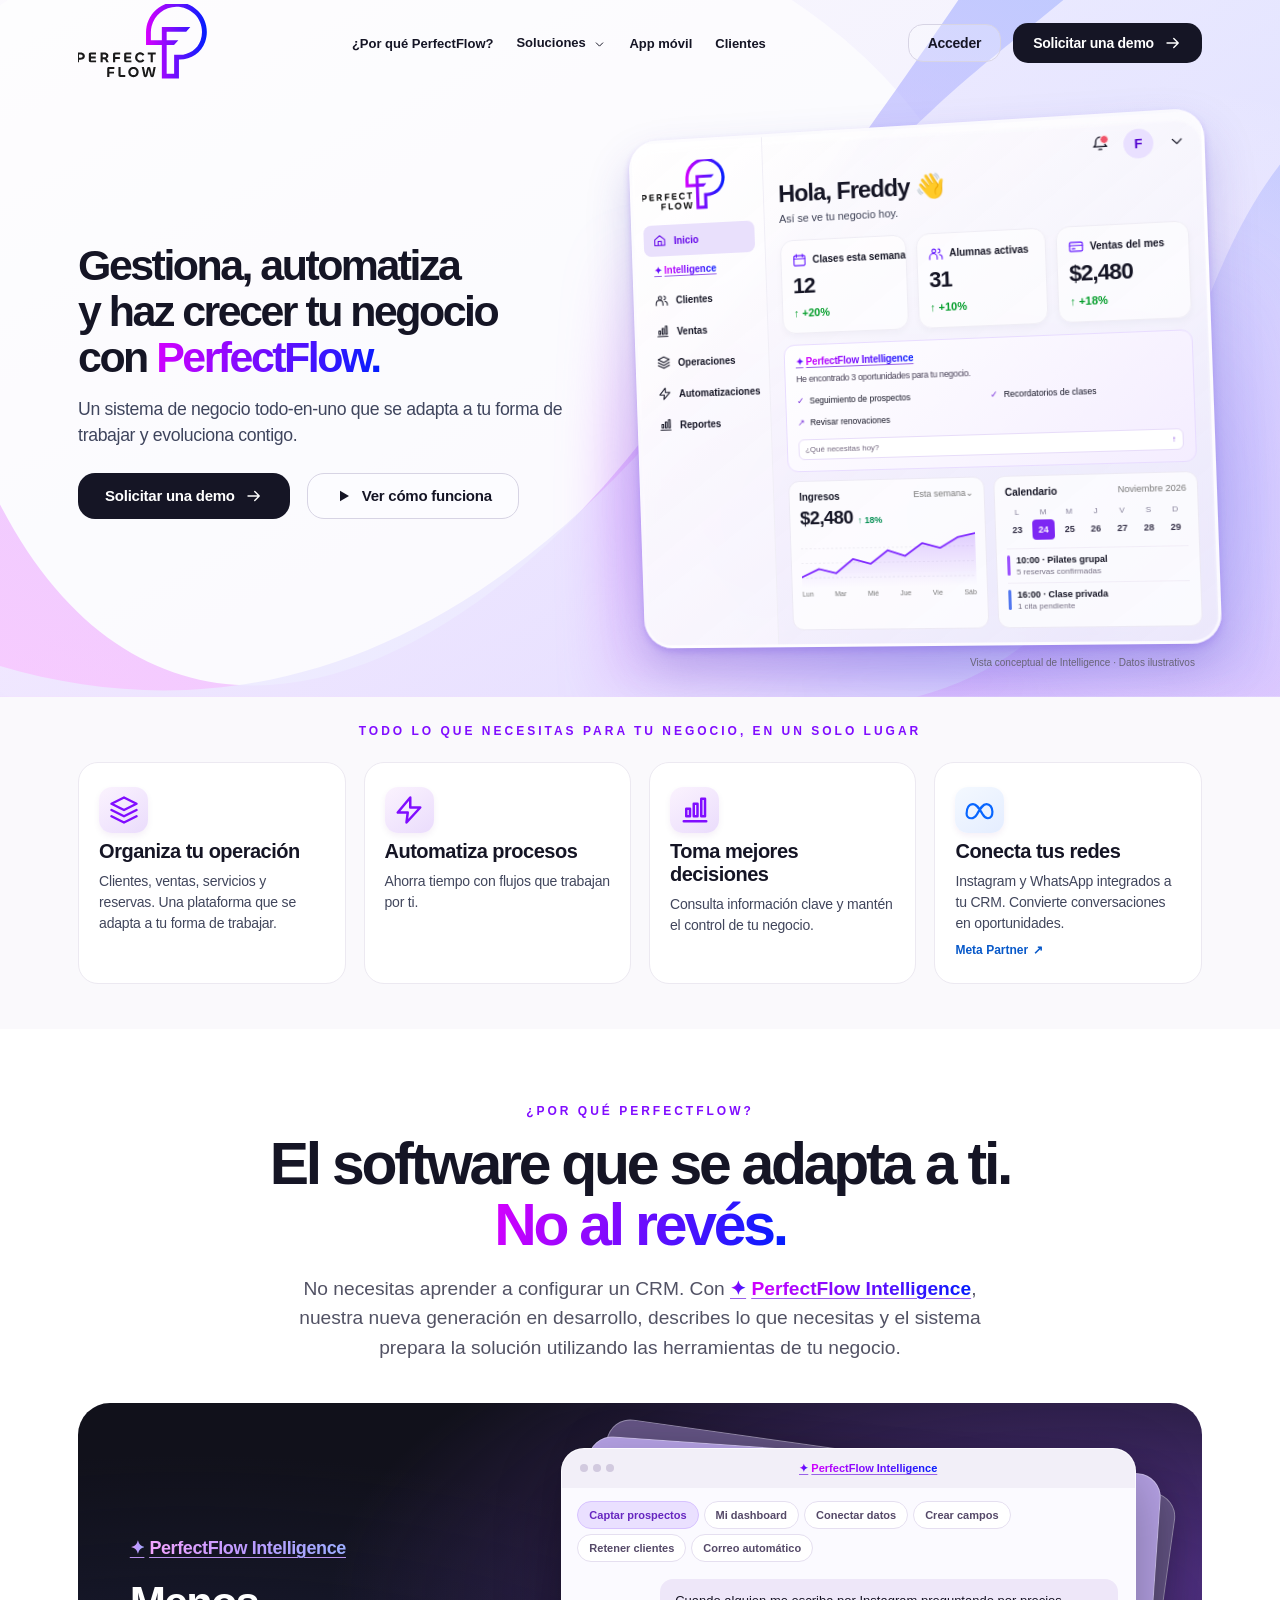
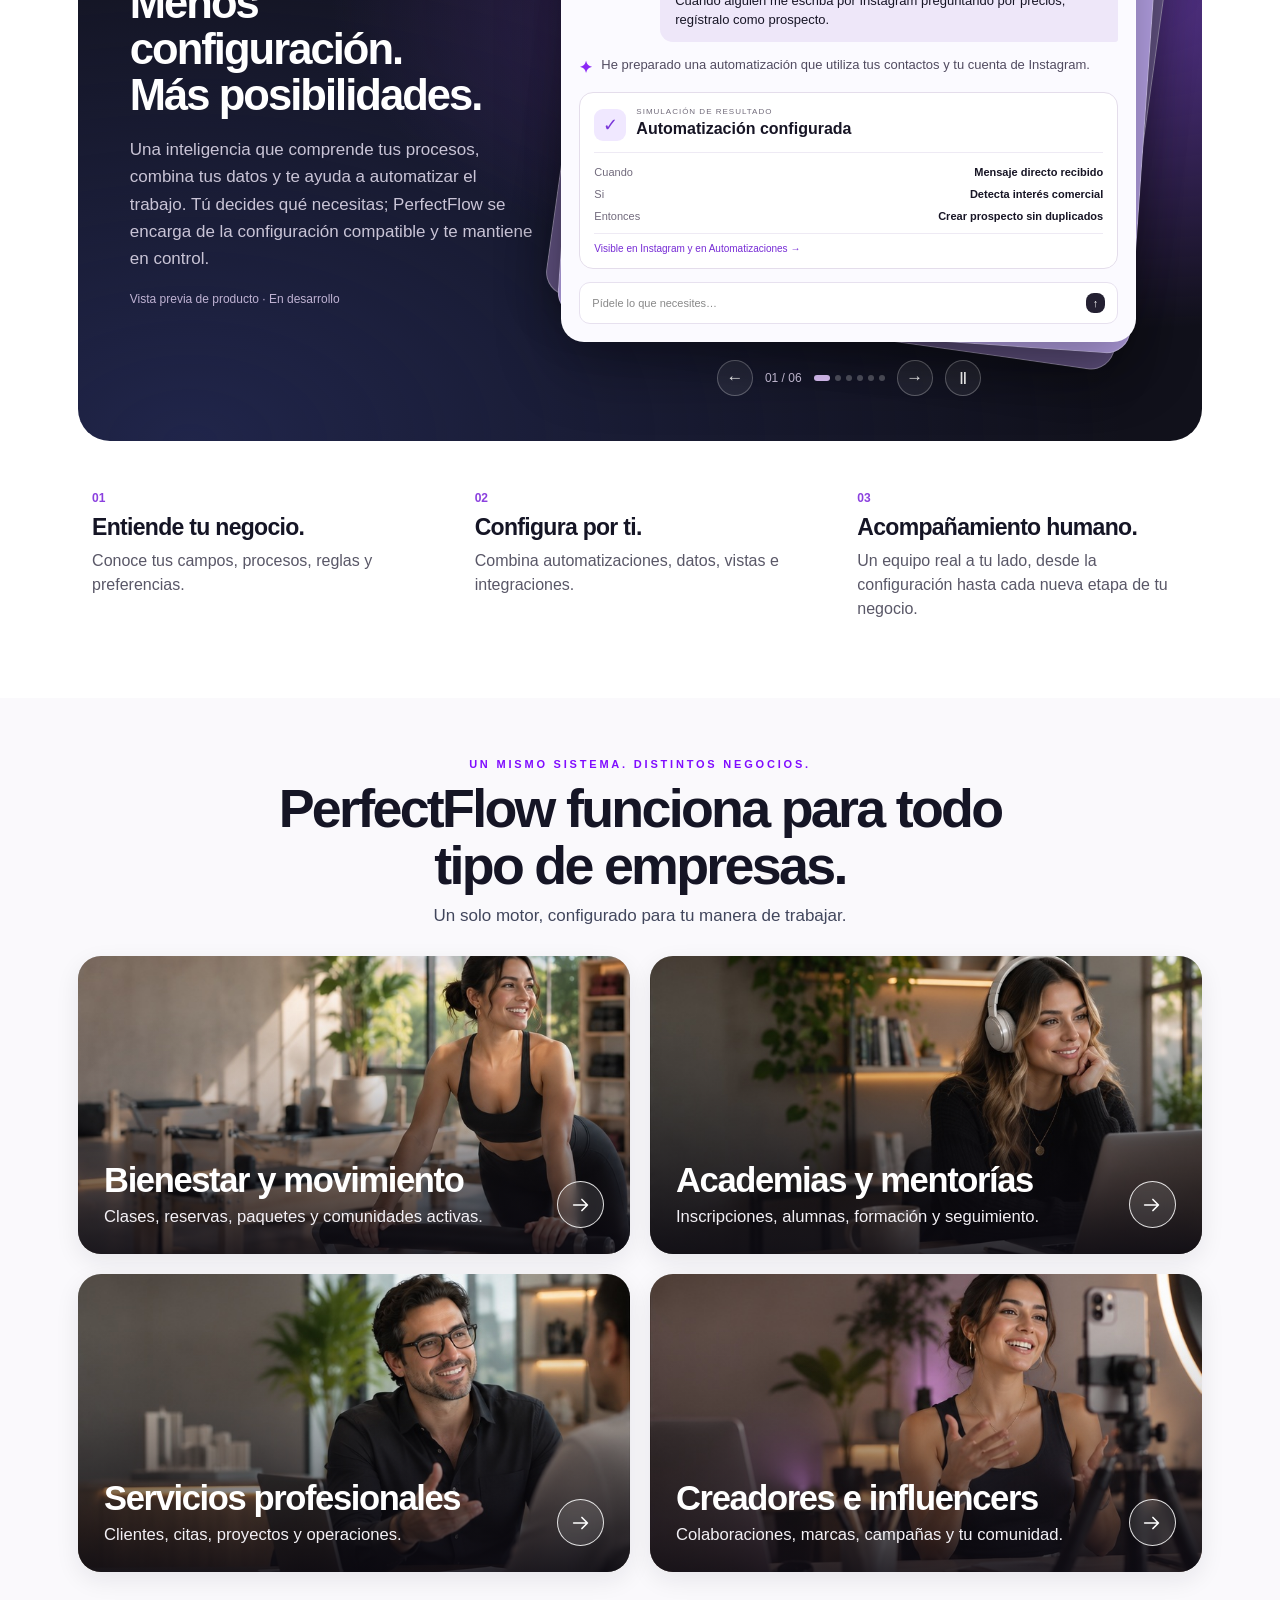
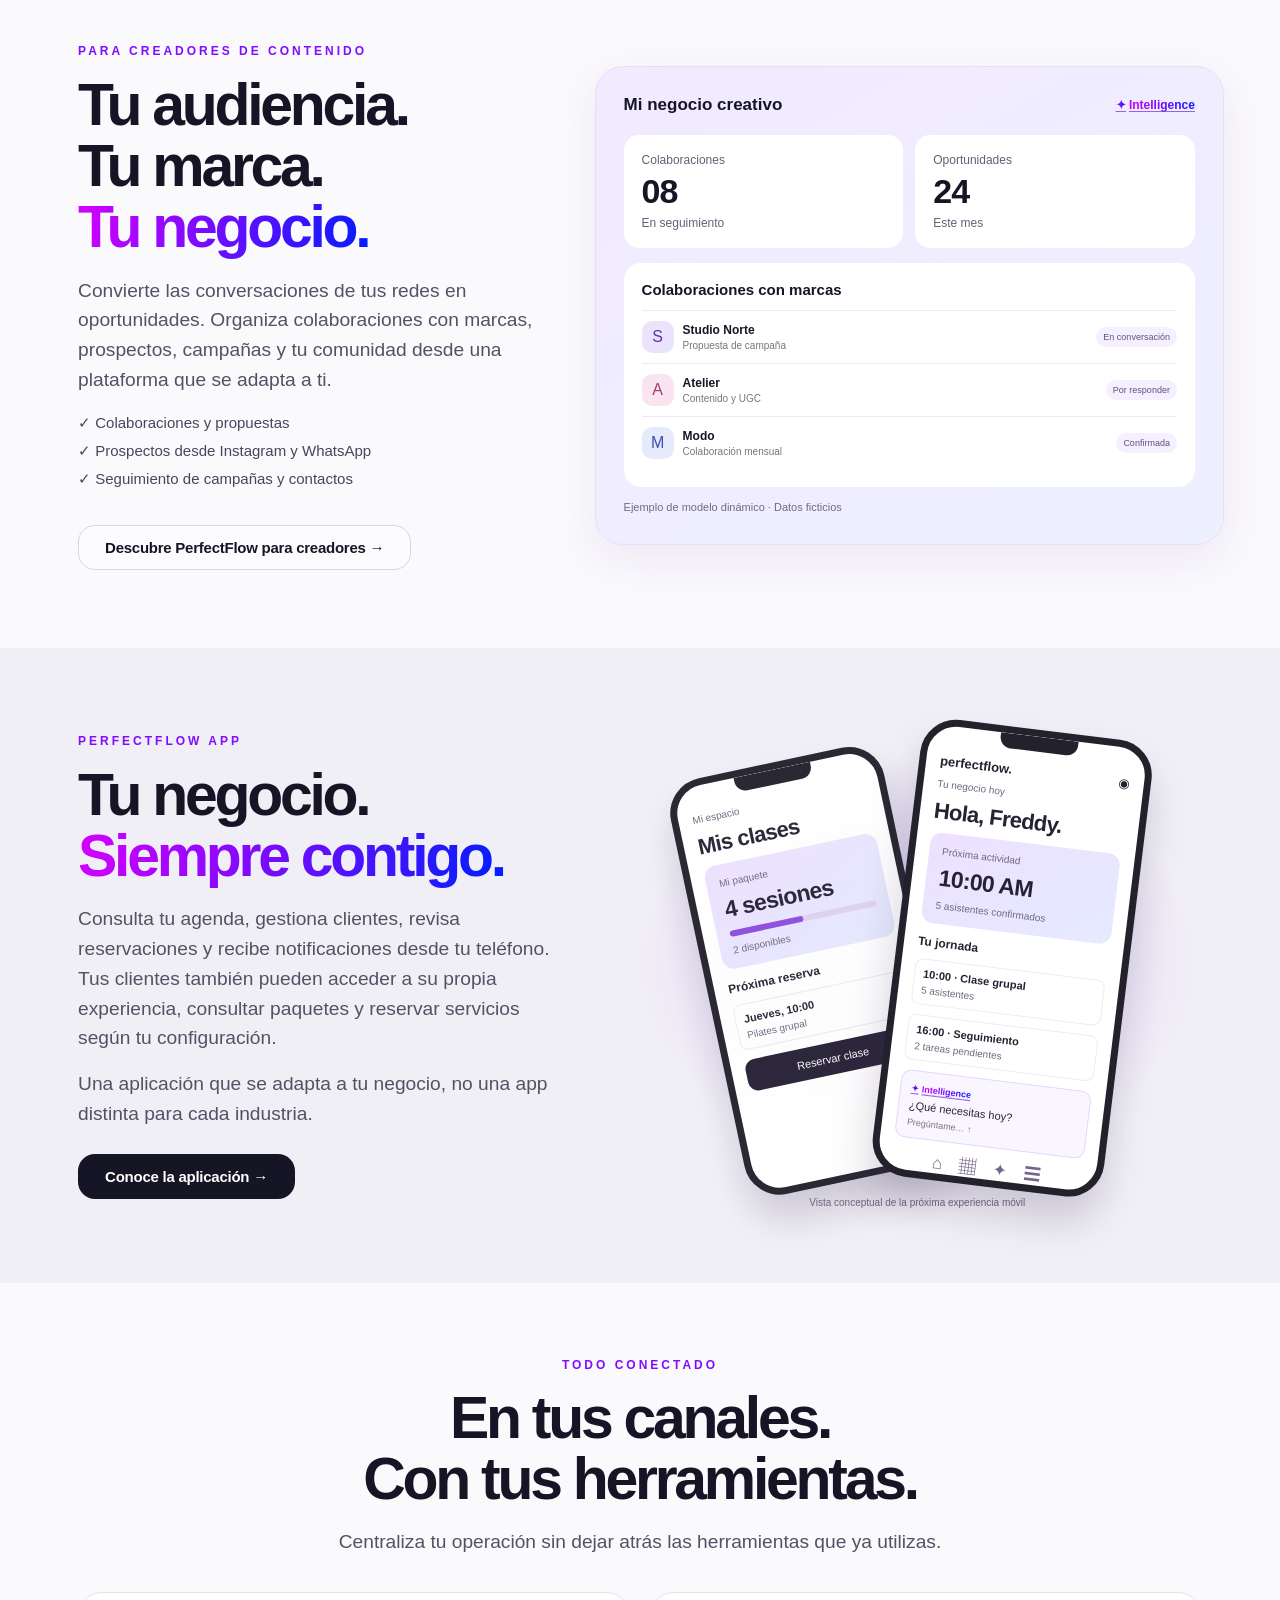
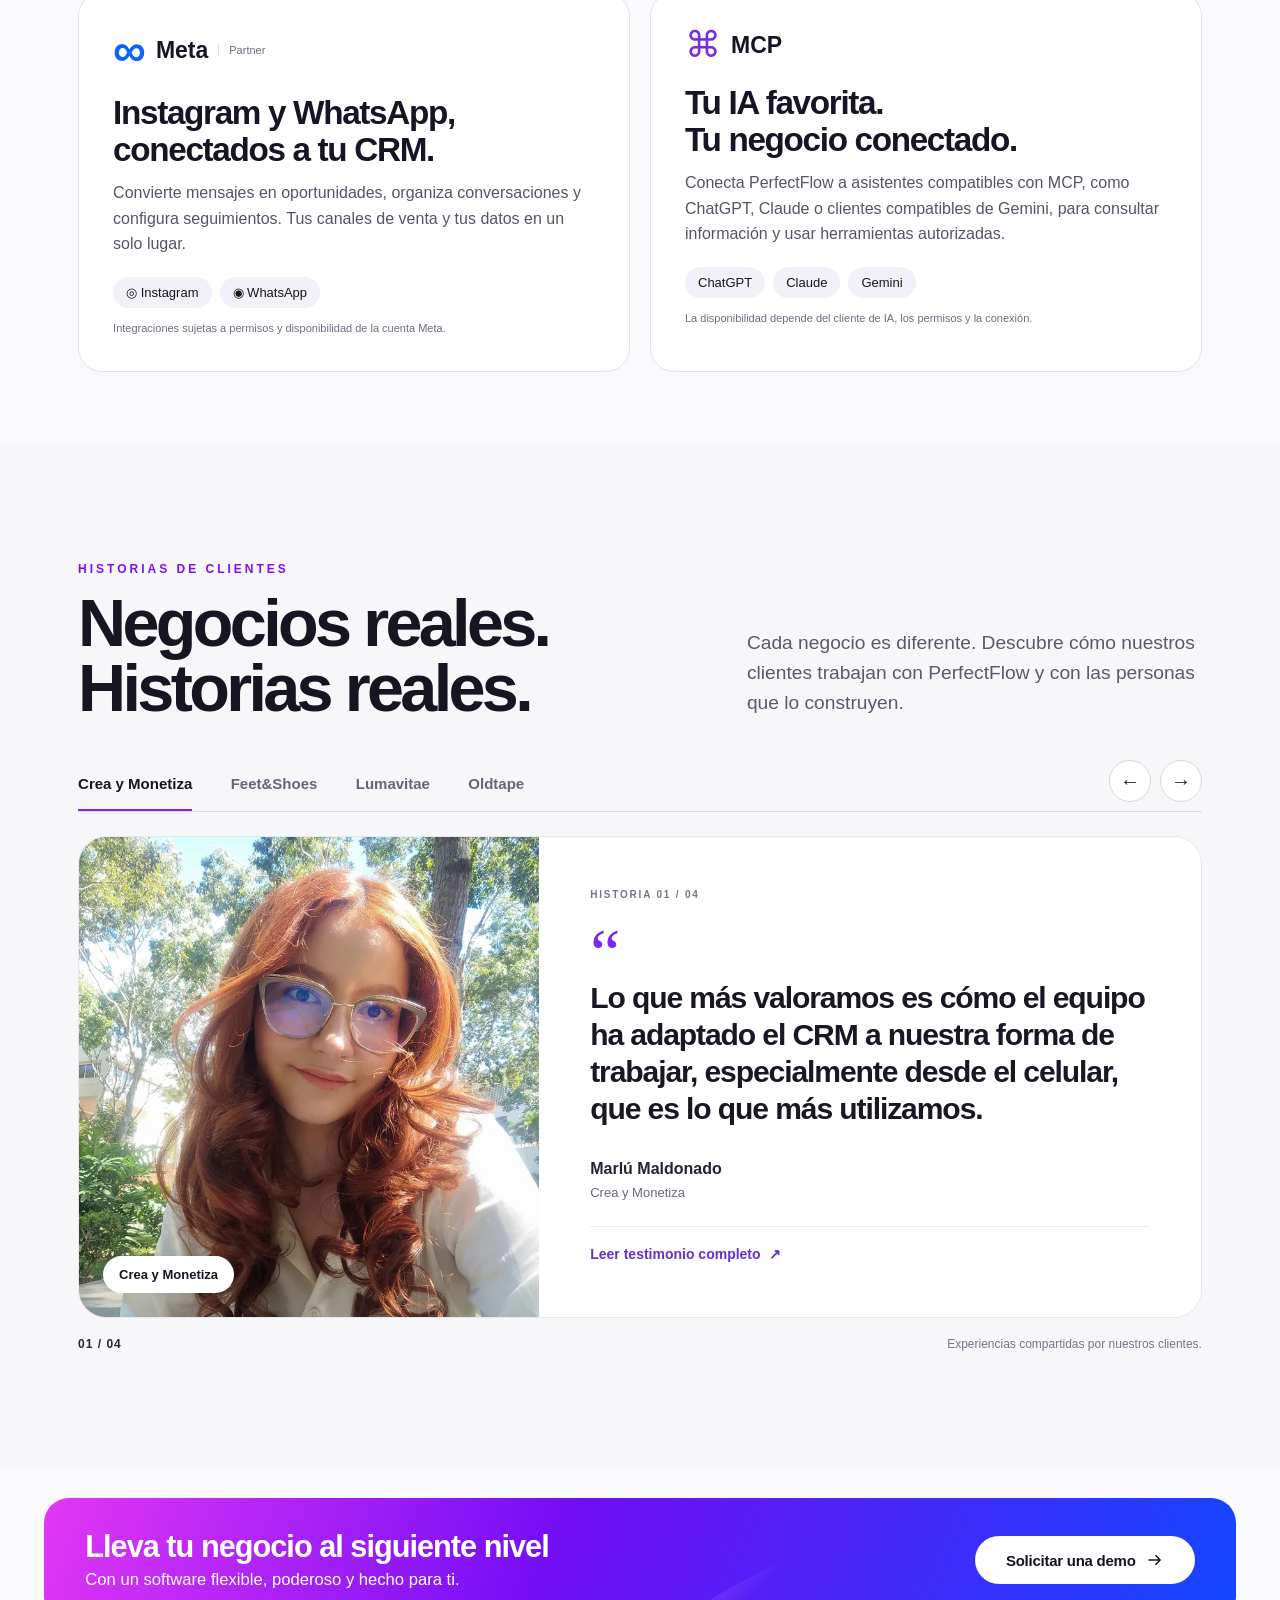
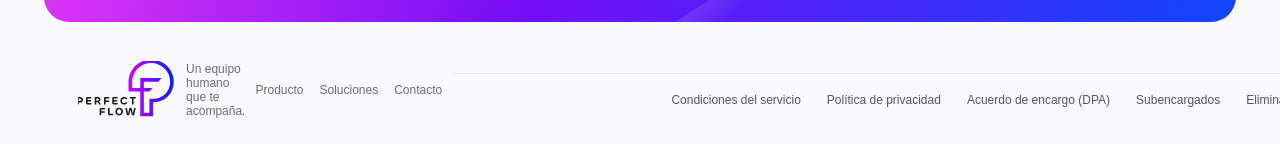
==== commit 5b2b6729: "Redesign client stories and restore original legal navigation" ====
--- a/preview/index.html
+++ b/preview/index.html
@@ -29,7 +29,43 @@
 @media(max-width:1100px){#producto .feature-grid{grid-template-columns:repeat(2,minmax(0,1fr))}#producto .feature-meta{grid-column:1/-1}}
 @media(max-width:530px){#producto .feature{padding:12px}}
 .intelligence-stage .demo-window .intelligence-link{color:#780bfe;text-decoration-color:#9861e7}.intelligence-stage .demo-window .intelligence-link .ai-word,.intelligence-stage .demo-window .intelligence-link .ai-mark{background-image:var(--grad)}
-</style><style id="pf-v5">.brand,.small-brand{letter-spacing:normal;gap:0}.pf-wordmark{display:block;width:132px;height:78px;flex-shrink:0;--word:#1a1a1a}.small-brand .pf-wordmark{width:90px;height:53px}.small-brand{margin:0 0 12px}.footer .pf-wordmark{width:98px;height:58px}.nav{min-height:86px}.hero{padding-top:24px;padding-bottom:45px}.screen-detail{grid-template-columns:minmax(0,1fr) minmax(0,1fr);gap:9px}.mini-ai{grid-column:1/-1;display:grid;grid-template-columns:1fr 1fr;gap:5px 10px;align-items:center;padding:11px}.mini-ai .ai-title,.mini-ai p,.mini-ai .ai-input{grid-column:1/-1}.mini-ai p{margin:1px 0 3px}.mini-ai .ai-task{margin:0}.mini-ai .ai-input{margin-top:3px}.mini-calendar{border:1px solid #ece9f4;border-radius:11px;background:#ffffffbc;padding:10px;min-width:0}.cal-days{display:grid;grid-template-columns:repeat(7,1fr);gap:3px;text-align:center;font-size:8px;margin:10px 0 8px;color:#85809a}.cal-days b{padding:5px 0;color:#37334a;font-size:9px;border-radius:4px}.cal-days .cal-today{background:#7d27f3;color:white}.cal-item{display:flex;gap:6px;align-items:center;border-top:1px solid #f1edf7;padding:6px 0;font-size:9px}.cal-item i{width:3px;height:20px;background:#9b50ff;border-radius:3px;flex-shrink:0}.cal-item:nth-last-child(1) i{background:#5277ef}.cal-item small{display:block;color:#746e83;font-size:8px;margin-top:2px}.chart-head span{font-size:9px}.mini-chart svg{max-height:85px}#producto{padding-top:26px;padding-bottom:45px}#producto>.eyebrow{display:block;text-align:center;margin-bottom:22px}#producto .feature-grid{grid-template-columns:repeat(4,minmax(0,1fr));gap:18px}#producto .feature{padding:24px 20px;box-shadow:none;min-height:180px;border:1px solid #ece9f1;border-radius:20px;background:#fff}#producto .feature h3{font-size:20px;line-height:1.16;letter-spacing:-.5px}#producto .feature p{font-size:14px;line-height:1.5;margin-top:8px}.client-grid{display:grid;grid-template-columns:repeat(2,minmax(0,1fr));gap:20px;margin-top:36px;align-items:start}.client-story{background:#faf9fc;border:1px solid #eae6f0;border-radius:24px;padding:24px;min-width:0}.client-head{display:flex;align-items:center;gap:20px;margin-bottom:22px}.client-head img{width:100px;height:125px;object-fit:cover;object-position:center 35%;border-radius:14px;flex-shrink:0}.client-company{display:block;color:#7831d3;font-size:11px;font-weight:700;letter-spacing:1px;text-transform:uppercase;margin-bottom:7px}.client-by b{display:block;font-size:18px;line-height:1.2}.client-by small,.client-by a{display:block;color:#777080;font-size:12px;line-height:1.4;margin-top:6px}.client-story blockquote{margin:0;font-size:15px;line-height:1.65;color:#3f3a4d}.client-story blockquote p{margin:0 0 13px}.client-story details summary{cursor:pointer;font-weight:650;color:#7232c8;font-size:13px;margin:9px 0 14px}.client-story details[open] summary{margin-bottom:18px}.client-story details p:last-child{margin-bottom:0}@media(max-width:1100px){.pf-wordmark{width:114px;height:68px}.small-brand .pf-wordmark{width:68px;height:40px}#producto .feature-grid{gap:12px}#producto .feature{padding:18px 14px}}@media(max-width:820px){#producto .feature-grid{grid-template-columns:repeat(2,minmax(0,1fr))}.client-grid{grid-template-columns:1fr}.client-story{padding:22px}.pf-wordmark{width:94px;height:56px}.nav{min-height:68px}}@media(max-width:520px){.hero{padding-top:16px}.small-brand .pf-wordmark{width:43px;height:26px}.mini-ai{padding:5px;gap:2px 4px}.mini-ai .ai-task{font-size:6px}.mini-calendar{padding:5px;border-radius:7px}.cal-days{font-size:6px;gap:1px;margin:4px 0}.cal-days b{font-size:6px;padding:3px 0}.cal-item{font-size:6px;gap:3px;padding:3px 0}.cal-item i{height:12px}.cal-item small{font-size:5px}.chart-head span{font-size:6px}.screen-detail{gap:4px}.mini-chart svg{max-height:45px}#producto .feature-grid{gap:10px}#producto .feature{padding:16px 12px;min-height:0}#producto .feature h3{font-size:16px}#producto .feature p{font-size:12px}.client-head img{width:85px;height:105px}.client-head{gap:14px}.client-by b{font-size:16px}.client-story{padding:18px}.client-story blockquote{font-size:14px}}</style></head><body><svg width="0" height="0" style="position:absolute" aria-hidden="true" focusable="false"><defs><linearGradient id="pfg" x1="0" y1="0" x2="1" y2="0"><stop offset="0" stop-color="#D600FE"/><stop offset="1" stop-color="#011EFE"/></linearGradient></defs><symbol id="pf-iso" viewBox="530 19 465 581"><path style="fill:var(--iso,url(#pfg))" d="M 761.32 25.02 C 722.47 25.16 684.12 35.41 650.43 54.63 C 593.48 87.09 553.45 142.22 540.58 205.88 C 537.64 220.43 536.14 235.41 536.14 250.39 L 536.14 344.38 L 653.67 344.38 L 653.67 593.21 L 780.83 593.21 L 780.83 453.19 L 787.30 453.17 C 871.89 452.87 947.45 400.32 975.32 322.41 C 983.82 298.51 988.12 273.53 988.12 248.16 C 988.12 188.43 964.51 132.30 921.64 90.12 L 921.64 90.11 C 878.97 48.14 822.32 25.02 762.13 25.02 Z M 572.03 250.39 C 572.03 234.24 574.06 218.30 578.07 202.99 C 588.13 163.82 611.21 128.12 643.07 102.48 C 676.57 75.5 718.62 60.55 761.46 60.41 L 762.13 60.41 C 812.75 60.41 860.42 79.86 896.36 115.18 C 932.43 150.69 952.29 197.91 952.29 248.16 C 952.29 269.58 948.64 290.60 941.46 310.63 L 941.46 310.64 C 918.62 374.73 856.38 417.78 786.58 417.78 L 745.00 417.83 L 745.00 557.83 L 689.50 557.83 L 689.50 344.38 L 744.32 344.38 L 776.42 309 L 689.50 309 L 689.50 246.42 L 834.69 246.42 L 865.59 211.04 L 653.67 211.04 L 653.67 309 L 572.03 309 Z M 572.03 250.39"/></symbol><symbol id="pf-logo" viewBox="16 20 978 580"><g style="fill:var(--word,#1A1A1A)"><path d="M 62.75 434.56 C 61.39 436.41 59.47 437.78 56.98 438.68 C 54.48 439.59 51.44 440.04 47.85 440.04 L 37.41 440.04 L 37.41 415.61 L 47.85 415.61 C 51.37 415.61 54.39 416.05 56.92 416.92 C 59.45 417.78 61.39 419.10 62.75 420.88 C 64.10 422.65 64.78 424.88 64.78 427.55 C 64.78 430.38 64.10 432.71 62.75 434.56 M 65.50 404.10 C 60.48 402.01 54.45 400.96 47.41 400.96 L 21.35 400.96 L 21.35 474.02 L 37.41 473.91 L 37.41 454.69 L 48.29 454.69 C 55.11 454.69 60.97 453.65 65.88 451.55 C 70.79 449.45 74.58 446.39 77.26 442.37 C 79.94 438.36 81.28 433.42 81.28 427.55 C 81.28 421.84 79.90 417.03 77.15 413.12 C 74.40 409.21 70.52 406.21 65.50 404.10"/><path d="M 126.79 444.60 L 161.76 444.60 L 161.76 430.38 L 126.79 430.38 L 126.79 415.18 L 164.07 415.18 L 164.07 400.96 L 124.92 400.96 C 119.87 400.96 116.24 402.19 114.04 404.65 C 111.84 407.11 110.74 410.44 110.74 414.64 L 110.74 460.45 C 110.74 464.58 111.84 467.87 114.04 470.33 C 116.24 472.79 119.87 474.02 124.92 474.02 L 164.73 474.02 L 164.73 459.80 L 126.79 459.80 Z M 126.79 444.60"/><path d="M 226.51 436.57 L 214.01 436.57 L 214.09 415.61 L 226.73 415.61 C 229.16 415.61 231.33 415.96 233.28 416.64 C 235.22 417.33 236.76 418.42 237.89 419.90 C 239.03 421.39 239.60 423.36 239.60 425.82 C 239.60 428.06 239.03 430.00 237.89 431.63 C 236.76 433.26 235.22 434.49 233.28 435.32 C 231.33 436.15 229.08 436.57 226.51 436.57 M 252.02 459.58 C 250.05 455.53 248.16 452.22 246.36 449.65 C 244.78 447.39 242.89 445.64 240.71 444.42 C 242.44 443.97 244.06 443.35 245.53 442.54 C 248.83 440.73 251.42 438.25 253.29 435.10 C 255.16 431.95 256.09 428.32 256.09 424.19 C 256.09 418.98 254.79 414.66 252.19 411.22 C 249.58 407.78 246.05 405.21 241.58 403.51 C 237.10 401.81 232.08 400.96 226.51 400.96 L 198.04 400.96 L 198.04 474.02 L 213.87 474.02 L 213.96 450.68 L 220.25 450.68 C 223.03 450.68 225.32 451.08 227.12 451.87 C 228.92 452.67 230.44 453.83 231.68 455.35 C 232.93 456.87 234.10 458.75 235.20 460.99 L 241.80 474.02 L 259.17 474.02 Z M 252.02 459.58"/><path d="M 341.41 449.27 L 341.41 434.72 L 306.89 434.72 L 306.89 415.61 L 343.94 415.61 L 343.94 400.96 L 305.02 400.96 C 299.96 400.96 296.33 402.19 294.13 404.65 C 291.93 407.11 290.83 410.44 290.83 414.64 L 290.83 474.02 L 306.89 474.02 L 306.89 449.27 Z M 341.41 449.27"/><path d="M 427.39 459.80 L 389.46 459.80 L 389.46 444.60 L 424.42 444.60 L 424.42 430.38 L 389.46 430.38 L 389.46 415.18 L 426.73 415.18 L 426.73 400.96 L 387.59 400.96 C 382.53 400.96 378.90 402.19 376.70 404.65 C 374.50 407.11 373.41 410.44 373.41 414.64 L 373.41 460.45 C 373.41 464.58 374.50 467.87 376.70 470.33 C 378.90 472.79 382.53 474.02 387.59 474.02 L 427.39 474.02 Z M 427.39 459.80"/><path d="M 516.28 467.18 C 519.47 464.50 521.94 461.25 523.70 457.41 L 510.62 450.14 C 508.86 453.25 506.5 455.75 503.53 457.63 C 500.56 459.51 496.84 460.45 492.37 460.45 C 489.29 460.45 486.43 459.89 483.79 458.77 C 481.16 457.65 478.90 456.05 477.03 453.99 C 475.16 451.93 473.71 449.48 472.69 446.66 C 471.66 443.84 471.15 440.80 471.15 437.54 C 471.15 434.21 471.66 431.16 472.69 428.37 C 473.71 425.58 475.18 423.16 477.08 421.10 C 478.99 419.03 481.25 417.44 483.85 416.32 C 486.45 415.20 489.29 414.64 492.37 414.64 C 496.84 414.64 500.54 415.56 503.47 417.41 C 506.40 419.25 508.78 421.76 510.62 424.95 L 523.70 417.67 C 521.94 413.84 519.47 410.58 516.28 407.91 C 513.09 405.23 509.48 403.17 505.45 401.72 C 501.42 400.27 497.28 399.55 493.03 399.55 C 487.60 399.55 482.58 400.52 477.96 402.48 C 473.35 404.43 469.28 407.14 465.76 410.62 C 462.24 414.09 459.51 418.11 457.57 422.67 C 455.63 427.23 454.66 432.19 454.66 437.54 C 454.66 442.83 455.63 447.77 457.57 452.36 C 459.51 456.96 462.24 460.99 465.76 464.47 C 469.28 467.94 473.35 470.66 477.96 472.61 C 482.58 474.57 487.60 475.54 493.03 475.54 C 497.28 475.54 501.42 474.82 505.45 473.37 C 509.48 471.92 513.09 469.86 516.28 467.18"/><path d="M 586.59 400.96 L 548.77 400.96 L 548.77 415.61 L 570.54 415.61 L 570.54 474.02 L 586.59 474.02 L 586.59 415.61 L 608.36 415.61 L 608.36 400.96 Z M 586.59 400.96"/><path d="M 250.70 513.03 C 248.50 515.5 247.41 518.82 247.41 523.02 L 247.41 582.41 L 263.46 582.41 L 263.46 557.65 L 297.98 557.65 L 297.98 543.10 L 263.46 543.10 L 263.46 524.00 L 300.51 524.00 L 300.51 509.34 L 261.59 509.34 C 256.53 509.34 252.90 510.57 250.70 513.03"/><path d="M 347.13 509.34 L 331.07 509.34 L 331.07 568.83 C 331.07 572.96 332.17 576.25 334.37 578.71 C 336.57 581.17 340.20 582.41 345.26 582.41 L 381.65 582.41 L 381.65 567.75 L 347.13 567.75 Z M 347.13 509.34"/><path d="M 463.01 554.89 C 461.91 557.67 460.35 560.11 458.34 562.21 C 456.32 564.31 453.98 565.94 451.30 567.10 C 448.63 568.26 445.75 568.83 442.67 568.83 C 439.59 568.83 436.71 568.26 434.04 567.10 C 431.37 565.94 429.02 564.31 427.00 562.21 C 424.99 560.11 423.43 557.67 422.33 554.89 C 421.23 552.10 420.68 549.11 420.68 545.93 C 420.68 542.67 421.23 539.67 422.33 536.92 C 423.43 534.17 424.99 531.75 427.00 529.64 C 429.02 527.55 431.37 525.92 434.04 524.76 C 436.71 523.60 439.59 523.02 442.67 523.02 C 445.75 523.02 448.63 523.60 451.30 524.76 C 453.98 525.92 456.32 527.55 458.34 529.64 C 460.35 531.75 461.91 534.17 463.01 536.92 C 464.11 539.67 464.66 542.67 464.66 545.93 C 464.66 549.11 464.11 552.10 463.01 554.89 M 470.16 518.90 C 466.64 515.5 462.55 512.83 457.90 510.92 C 453.25 509.00 448.17 508.04 442.67 508.04 C 437.25 508.04 432.19 509.00 427.50 510.92 C 422.81 512.83 418.72 515.5 415.24 518.90 C 411.76 522.30 409.05 526.32 407.10 530.94 C 405.16 535.58 404.19 540.57 404.19 545.93 C 404.19 551.28 405.16 556.28 407.10 560.91 C 409.05 565.54 411.76 569.58 415.24 573.01 C 418.72 576.45 422.81 579.11 427.50 581 C 432.19 582.87 437.25 583.82 442.67 583.82 C 448.17 583.82 453.25 582.87 457.90 581 C 462.55 579.11 466.64 576.45 470.16 573.01 C 473.68 569.58 476.41 565.54 478.35 560.91 C 480.29 556.28 481.26 551.28 481.26 545.93 C 481.26 540.57 480.29 535.58 478.35 530.94 C 476.41 526.32 473.68 522.30 470.16 518.90"/><path d="M 580.87 567.21 C 580.87 567.35 580.85 567.48 580.82 567.58 C 580.78 567.69 580.73 567.75 580.66 567.75 C 580.58 567.75 580.53 567.69 580.49 567.58 C 580.45 567.48 580.40 567.35 580.33 567.21 L 569.44 520.85 C 568.41 516.44 566.80 513.23 564.60 511.24 C 562.41 509.25 559.66 508.26 556.36 508.26 C 553.06 508.26 550.31 509.25 548.11 511.24 C 545.91 513.23 544.30 516.47 543.27 520.96 L 532.61 567.21 C 532.61 567.42 532.57 567.57 532.50 567.64 C 532.42 567.71 532.35 567.75 532.28 567.75 C 532.21 567.75 532.15 567.71 532.11 567.64 C 532.08 567.57 532.02 567.42 531.95 567.21 L 520.30 509.34 L 504.24 509.34 L 517.87 572.09 C 518.75 575.93 520.41 578.86 522.82 580.89 C 525.24 582.91 528.17 583.92 531.62 583.92 C 534.84 583.92 537.70 582.93 540.19 580.94 C 542.69 578.95 544.33 576.22 545.14 572.75 L 556.30 524.45 L 567.68 572.42 C 568.56 576.04 570.25 578.86 572.74 580.89 C 575.23 582.91 578.09 583.92 581.32 583.92 C 584.91 583.92 587.87 582.87 590.22 580.78 C 592.57 578.68 594.14 575.67 594.95 571.76 L 608.14 509.34 L 592.09 509.34 Z M 580.87 567.21"/></g><path style="fill:var(--iso,url(#pfg))" d="M 761.32 25.02 C 722.47 25.16 684.12 35.41 650.43 54.63 C 593.48 87.09 553.45 142.22 540.58 205.88 C 537.64 220.43 536.14 235.41 536.14 250.39 L 536.14 344.38 L 653.67 344.38 L 653.67 593.21 L 780.83 593.21 L 780.83 453.19 L 787.30 453.17 C 871.89 452.87 947.45 400.32 975.32 322.41 C 983.82 298.51 988.12 273.53 988.12 248.16 C 988.12 188.43 964.51 132.30 921.64 90.12 L 921.64 90.11 C 878.97 48.14 822.32 25.02 762.13 25.02 Z M 572.03 250.39 C 572.03 234.24 574.06 218.30 578.07 202.99 C 588.13 163.82 611.21 128.12 643.07 102.48 C 676.57 75.5 718.62 60.55 761.46 60.41 L 762.13 60.41 C 812.75 60.41 860.42 79.86 896.36 115.18 C 932.43 150.69 952.29 197.91 952.29 248.16 C 952.29 269.58 948.64 290.60 941.46 310.63 L 941.46 310.64 C 918.62 374.73 856.38 417.78 786.58 417.78 L 745.00 417.83 L 745.00 557.83 L 689.50 557.83 L 689.50 344.38 L 744.32 344.38 L 776.42 309 L 689.50 309 L 689.50 246.42 L 834.69 246.42 L 865.59 211.04 L 653.67 211.04 L 653.67 309 L 572.03 309 Z M 572.03 250.39"/></symbol></svg>
+</style><style id="pf-v5">.brand,.small-brand{letter-spacing:normal;gap:0}.pf-wordmark{display:block;width:132px;height:78px;flex-shrink:0;--word:#1a1a1a}.small-brand .pf-wordmark{width:90px;height:53px}.small-brand{margin:0 0 12px}.footer .pf-wordmark{width:98px;height:58px}.nav{min-height:86px}.hero{padding-top:24px;padding-bottom:45px}.screen-detail{grid-template-columns:minmax(0,1fr) minmax(0,1fr);gap:9px}.mini-ai{grid-column:1/-1;display:grid;grid-template-columns:1fr 1fr;gap:5px 10px;align-items:center;padding:11px}.mini-ai .ai-title,.mini-ai p,.mini-ai .ai-input{grid-column:1/-1}.mini-ai p{margin:1px 0 3px}.mini-ai .ai-task{margin:0}.mini-ai .ai-input{margin-top:3px}.mini-calendar{border:1px solid #ece9f4;border-radius:11px;background:#ffffffbc;padding:10px;min-width:0}.cal-days{display:grid;grid-template-columns:repeat(7,1fr);gap:3px;text-align:center;font-size:8px;margin:10px 0 8px;color:#85809a}.cal-days b{padding:5px 0;color:#37334a;font-size:9px;border-radius:4px}.cal-days .cal-today{background:#7d27f3;color:white}.cal-item{display:flex;gap:6px;align-items:center;border-top:1px solid #f1edf7;padding:6px 0;font-size:9px}.cal-item i{width:3px;height:20px;background:#9b50ff;border-radius:3px;flex-shrink:0}.cal-item:nth-last-child(1) i{background:#5277ef}.cal-item small{display:block;color:#746e83;font-size:8px;margin-top:2px}.chart-head span{font-size:9px}.mini-chart svg{max-height:85px}#producto{padding-top:26px;padding-bottom:45px}#producto>.eyebrow{display:block;text-align:center;margin-bottom:22px}#producto .feature-grid{grid-template-columns:repeat(4,minmax(0,1fr));gap:18px}#producto .feature{padding:24px 20px;box-shadow:none;min-height:180px;border:1px solid #ece9f1;border-radius:20px;background:#fff}#producto .feature h3{font-size:20px;line-height:1.16;letter-spacing:-.5px}#producto .feature p{font-size:14px;line-height:1.5;margin-top:8px}.client-grid{display:grid;grid-template-columns:repeat(2,minmax(0,1fr));gap:20px;margin-top:36px;align-items:start}.client-story{background:#faf9fc;border:1px solid #eae6f0;border-radius:24px;padding:24px;min-width:0}.client-head{display:flex;align-items:center;gap:20px;margin-bottom:22px}.client-head img{width:100px;height:125px;object-fit:cover;object-position:center 35%;border-radius:14px;flex-shrink:0}.client-company{display:block;color:#7831d3;font-size:11px;font-weight:700;letter-spacing:1px;text-transform:uppercase;margin-bottom:7px}.client-by b{display:block;font-size:18px;line-height:1.2}.client-by small,.client-by a{display:block;color:#777080;font-size:12px;line-height:1.4;margin-top:6px}.client-story blockquote{margin:0;font-size:15px;line-height:1.65;color:#3f3a4d}.client-story blockquote p{margin:0 0 13px}.client-story details summary{cursor:pointer;font-weight:650;color:#7232c8;font-size:13px;margin:9px 0 14px}.client-story details[open] summary{margin-bottom:18px}.client-story details p:last-child{margin-bottom:0}@media(max-width:1100px){.pf-wordmark{width:114px;height:68px}.small-brand .pf-wordmark{width:68px;height:40px}#producto .feature-grid{gap:12px}#producto .feature{padding:18px 14px}}@media(max-width:820px){#producto .feature-grid{grid-template-columns:repeat(2,minmax(0,1fr))}.client-grid{grid-template-columns:1fr}.client-story{padding:22px}.pf-wordmark{width:94px;height:56px}.nav{min-height:68px}}@media(max-width:520px){.hero{padding-top:16px}.small-brand .pf-wordmark{width:43px;height:26px}.mini-ai{padding:5px;gap:2px 4px}.mini-ai .ai-task{font-size:6px}.mini-calendar{padding:5px;border-radius:7px}.cal-days{font-size:6px;gap:1px;margin:4px 0}.cal-days b{font-size:6px;padding:3px 0}.cal-item{font-size:6px;gap:3px;padding:3px 0}.cal-item i{height:12px}.cal-item small{font-size:5px}.chart-head span{font-size:6px}.screen-detail{gap:4px}.mini-chart svg{max-height:45px}#producto .feature-grid{gap:10px}#producto .feature{padding:16px 12px;min-height:0}#producto .feature h3{font-size:16px}#producto .feature p{font-size:12px}.client-head img{width:85px;height:105px}.client-head{gap:14px}.client-by b{font-size:16px}.client-story{padding:18px}.client-story blockquote{font-size:14px}}</style><style id="pf-v6">
+.story-section{padding:clamp(65px,9vw,126px) 0;background:#f7f7f9;overflow:hidden}
+.story-heading{display:grid;grid-template-columns:1.15fr .85fr;gap:36px;align-items:end;margin-bottom:38px}
+.story-heading h2{font-size:clamp(40px,5.2vw,76px);line-height:.99;letter-spacing:-.055em;font-weight:760;margin:12px 0 0;color:#161622}
+.story-heading p{font-size:clamp(16px,1.5vw,21px);line-height:1.55;color:#59596a;max-width:455px;justify-self:end;margin:0 0 5px}
+.story-nav{display:flex;justify-content:space-between;gap:18px;align-items:center;border-bottom:1px solid #dddde6;margin-bottom:24px}
+.story-tabs{display:flex;gap:clamp(18px,3vw,44px);min-width:0;overflow:auto;scrollbar-width:thin;align-self:stretch}
+.story-tabs button{white-space:nowrap;background:transparent;border:0;border-bottom:2px solid transparent;color:#666578;padding:15px 0 17px;font:inherit;font-size:15px;font-weight:650;cursor:pointer}
+.story-tabs button[aria-selected="true"]{color:#171622;border-bottom-color:#7626ed}
+.story-arrows{display:flex;gap:9px;flex-shrink:0;padding-bottom:9px}
+.story-arrows button{border:1px solid #d8d7e0;background:#fff;color:#20202d;border-radius:50%;height:42px;width:42px;font-size:20px;cursor:pointer;line-height:1}
+.story-arrows button:hover{background:#eeeaf8;border-color:#cfc1e9}
+.story-tabs button:focus-visible,.story-arrows button:focus-visible,.story-full summary:focus-visible{outline:3px solid #8253ec;outline-offset:3px}
+.story-panel{display:grid;grid-template-columns:minmax(0,.82fr) minmax(0,1.18fr);gap:0;background:white;border:1px solid #e9e7ed;border-radius:28px;overflow:hidden;margin-bottom:12px;min-height:470px}
+.story-panel[hidden]{display:none!important}
+.story-portrait{position:relative;min-width:0;min-height:470px;align-self:stretch;overflow:hidden;background:#e9e7eb}
+.story-portrait img{position:absolute;inset:0;width:100%;height:100%;object-fit:cover;object-position:center 34%;display:block}
+.story-photo-label{position:absolute;left:24px;bottom:24px;background:#fff;color:#171622;border-radius:999px;padding:11px 16px;font-size:13px;font-weight:650;box-shadow:0 2px 12px #14102416}
+.story-content{padding:clamp(28px,4vw,64px);display:flex;flex-direction:column;justify-content:center;align-items:flex-start;min-width:0}
+.story-index{font-size:10px;letter-spacing:1.8px;font-weight:700;color:#777487}
+.story-quote-mark{font-size:68px;line-height:.8;font-family:Georgia,serif;color:#7a29e9;margin-top:26px;display:block}
+.story-highlight{font-size:clamp(22px,2.35vw,37px);letter-spacing:-.037em;line-height:1.23;font-weight:650;color:#181825;margin:0 0 28px;max-width:690px}
+.story-author{margin-top:1px;line-height:1.45;color:#242331}.story-author b{display:block;font-size:16px}.story-author small,.story-author a{display:block;color:#696879;font-size:13px;margin-top:4px}
+.story-full{margin-top:23px;width:100%;border-top:1px solid #eeedf2;padding-top:16px;color:#454355;font-size:15px;line-height:1.65}
+.story-full summary{list-style:none;cursor:pointer;color:#6630c9;font-size:14px;font-weight:650;display:flex;align-items:center;gap:8px}
+.story-full summary::-webkit-details-marker{display:none}
+.story-full summary span{display:inline-block;transition:transform .2s ease}
+.story-full[open] summary span{transform:rotate(90deg)}
+.story-full blockquote{margin:18px 0 0;font-size:15px;line-height:1.68}.story-full p{margin:0 0 14px}.story-full p:last-child{margin-bottom:0}
+.story-footer{display:flex;align-items:center;justify-content:space-between;gap:16px;color:#777487;font-size:12px;margin-top:19px}.story-footer #story-count{font-variant-numeric:tabular-nums;color:#292738;font-weight:650;letter-spacing:1px}
+.footer .footer-legal{flex:1 0 100%;display:flex;flex-wrap:wrap;align-items:center;justify-content:center;border-top:1px solid #e6e3ed;padding-top:19px;gap:12px 26px}
+.footer-legal a{font-size:12px;text-decoration:none;color:#575465}.footer-legal a:hover{text-decoration:underline}
+.footer-legal-note{flex:1 0 100%;text-align:center;font-size:11px;line-height:1.5;color:#777486;margin:4px 0 0}
+@media(max-width:820px){.story-heading{grid-template-columns:1fr;gap:14px;margin-bottom:24px}.story-heading p{justify-self:start;margin:0}.story-panel{grid-template-columns:minmax(0,.85fr) minmax(0,1.15fr);min-height:390px}.story-portrait{min-height:390px}.story-content{padding:28px}.story-highlight{font-size:24px}.story-tabs{gap:22px}.story-tabs button{font-size:13px}.story-arrows button{width:36px;height:36px}.story-photo-label{left:15px;bottom:15px;font-size:11px;padding:9px 12px}}
+@media(max-width:590px){.story-section{padding:56px 0}.story-heading h2{font-size:43px}.story-nav{gap:9px;align-items:center}.story-tabs{gap:18px}.story-tabs button{padding:13px 0;font-size:12px}.story-arrows{gap:5px;padding-bottom:6px}.story-arrows button{width:32px;height:32px;font-size:16px}.story-panel{grid-template-columns:1fr;border-radius:22px;min-height:0}.story-portrait{min-height:0;height:300px}.story-portrait img{object-position:center 34%}.story-content{padding:26px 22px 29px}.story-highlight{font-size:25px;line-height:1.28;margin-bottom:21px}.story-quote-mark{font-size:59px;margin-top:20px}.story-footer{font-size:10px;gap:10px}.footer .footer-legal{justify-content:flex-start;gap:12px 18px}.footer-legal-note{text-align:left}}
+@media(prefers-reduced-motion:reduce){.story-full summary span{transition:none}}
+</style></head><body><svg width="0" height="0" style="position:absolute" aria-hidden="true" focusable="false"><defs><linearGradient id="pfg" x1="0" y1="0" x2="1" y2="0"><stop offset="0" stop-color="#D600FE"/><stop offset="1" stop-color="#011EFE"/></linearGradient></defs><symbol id="pf-iso" viewBox="530 19 465 581"><path style="fill:var(--iso,url(#pfg))" d="M 761.32 25.02 C 722.47 25.16 684.12 35.41 650.43 54.63 C 593.48 87.09 553.45 142.22 540.58 205.88 C 537.64 220.43 536.14 235.41 536.14 250.39 L 536.14 344.38 L 653.67 344.38 L 653.67 593.21 L 780.83 593.21 L 780.83 453.19 L 787.30 453.17 C 871.89 452.87 947.45 400.32 975.32 322.41 C 983.82 298.51 988.12 273.53 988.12 248.16 C 988.12 188.43 964.51 132.30 921.64 90.12 L 921.64 90.11 C 878.97 48.14 822.32 25.02 762.13 25.02 Z M 572.03 250.39 C 572.03 234.24 574.06 218.30 578.07 202.99 C 588.13 163.82 611.21 128.12 643.07 102.48 C 676.57 75.5 718.62 60.55 761.46 60.41 L 762.13 60.41 C 812.75 60.41 860.42 79.86 896.36 115.18 C 932.43 150.69 952.29 197.91 952.29 248.16 C 952.29 269.58 948.64 290.60 941.46 310.63 L 941.46 310.64 C 918.62 374.73 856.38 417.78 786.58 417.78 L 745.00 417.83 L 745.00 557.83 L 689.50 557.83 L 689.50 344.38 L 744.32 344.38 L 776.42 309 L 689.50 309 L 689.50 246.42 L 834.69 246.42 L 865.59 211.04 L 653.67 211.04 L 653.67 309 L 572.03 309 Z M 572.03 250.39"/></symbol><symbol id="pf-logo" viewBox="16 20 978 580"><g style="fill:var(--word,#1A1A1A)"><path d="M 62.75 434.56 C 61.39 436.41 59.47 437.78 56.98 438.68 C 54.48 439.59 51.44 440.04 47.85 440.04 L 37.41 440.04 L 37.41 415.61 L 47.85 415.61 C 51.37 415.61 54.39 416.05 56.92 416.92 C 59.45 417.78 61.39 419.10 62.75 420.88 C 64.10 422.65 64.78 424.88 64.78 427.55 C 64.78 430.38 64.10 432.71 62.75 434.56 M 65.50 404.10 C 60.48 402.01 54.45 400.96 47.41 400.96 L 21.35 400.96 L 21.35 474.02 L 37.41 473.91 L 37.41 454.69 L 48.29 454.69 C 55.11 454.69 60.97 453.65 65.88 451.55 C 70.79 449.45 74.58 446.39 77.26 442.37 C 79.94 438.36 81.28 433.42 81.28 427.55 C 81.28 421.84 79.90 417.03 77.15 413.12 C 74.40 409.21 70.52 406.21 65.50 404.10"/><path d="M 126.79 444.60 L 161.76 444.60 L 161.76 430.38 L 126.79 430.38 L 126.79 415.18 L 164.07 415.18 L 164.07 400.96 L 124.92 400.96 C 119.87 400.96 116.24 402.19 114.04 404.65 C 111.84 407.11 110.74 410.44 110.74 414.64 L 110.74 460.45 C 110.74 464.58 111.84 467.87 114.04 470.33 C 116.24 472.79 119.87 474.02 124.92 474.02 L 164.73 474.02 L 164.73 459.80 L 126.79 459.80 Z M 126.79 444.60"/><path d="M 226.51 436.57 L 214.01 436.57 L 214.09 415.61 L 226.73 415.61 C 229.16 415.61 231.33 415.96 233.28 416.64 C 235.22 417.33 236.76 418.42 237.89 419.90 C 239.03 421.39 239.60 423.36 239.60 425.82 C 239.60 428.06 239.03 430.00 237.89 431.63 C 236.76 433.26 235.22 434.49 233.28 435.32 C 231.33 436.15 229.08 436.57 226.51 436.57 M 252.02 459.58 C 250.05 455.53 248.16 452.22 246.36 449.65 C 244.78 447.39 242.89 445.64 240.71 444.42 C 242.44 443.97 244.06 443.35 245.53 442.54 C 248.83 440.73 251.42 438.25 253.29 435.10 C 255.16 431.95 256.09 428.32 256.09 424.19 C 256.09 418.98 254.79 414.66 252.19 411.22 C 249.58 407.78 246.05 405.21 241.58 403.51 C 237.10 401.81 232.08 400.96 226.51 400.96 L 198.04 400.96 L 198.04 474.02 L 213.87 474.02 L 213.96 450.68 L 220.25 450.68 C 223.03 450.68 225.32 451.08 227.12 451.87 C 228.92 452.67 230.44 453.83 231.68 455.35 C 232.93 456.87 234.10 458.75 235.20 460.99 L 241.80 474.02 L 259.17 474.02 Z M 252.02 459.58"/><path d="M 341.41 449.27 L 341.41 434.72 L 306.89 434.72 L 306.89 415.61 L 343.94 415.61 L 343.94 400.96 L 305.02 400.96 C 299.96 400.96 296.33 402.19 294.13 404.65 C 291.93 407.11 290.83 410.44 290.83 414.64 L 290.83 474.02 L 306.89 474.02 L 306.89 449.27 Z M 341.41 449.27"/><path d="M 427.39 459.80 L 389.46 459.80 L 389.46 444.60 L 424.42 444.60 L 424.42 430.38 L 389.46 430.38 L 389.46 415.18 L 426.73 415.18 L 426.73 400.96 L 387.59 400.96 C 382.53 400.96 378.90 402.19 376.70 404.65 C 374.50 407.11 373.41 410.44 373.41 414.64 L 373.41 460.45 C 373.41 464.58 374.50 467.87 376.70 470.33 C 378.90 472.79 382.53 474.02 387.59 474.02 L 427.39 474.02 Z M 427.39 459.80"/><path d="M 516.28 467.18 C 519.47 464.50 521.94 461.25 523.70 457.41 L 510.62 450.14 C 508.86 453.25 506.5 455.75 503.53 457.63 C 500.56 459.51 496.84 460.45 492.37 460.45 C 489.29 460.45 486.43 459.89 483.79 458.77 C 481.16 457.65 478.90 456.05 477.03 453.99 C 475.16 451.93 473.71 449.48 472.69 446.66 C 471.66 443.84 471.15 440.80 471.15 437.54 C 471.15 434.21 471.66 431.16 472.69 428.37 C 473.71 425.58 475.18 423.16 477.08 421.10 C 478.99 419.03 481.25 417.44 483.85 416.32 C 486.45 415.20 489.29 414.64 492.37 414.64 C 496.84 414.64 500.54 415.56 503.47 417.41 C 506.40 419.25 508.78 421.76 510.62 424.95 L 523.70 417.67 C 521.94 413.84 519.47 410.58 516.28 407.91 C 513.09 405.23 509.48 403.17 505.45 401.72 C 501.42 400.27 497.28 399.55 493.03 399.55 C 487.60 399.55 482.58 400.52 477.96 402.48 C 473.35 404.43 469.28 407.14 465.76 410.62 C 462.24 414.09 459.51 418.11 457.57 422.67 C 455.63 427.23 454.66 432.19 454.66 437.54 C 454.66 442.83 455.63 447.77 457.57 452.36 C 459.51 456.96 462.24 460.99 465.76 464.47 C 469.28 467.94 473.35 470.66 477.96 472.61 C 482.58 474.57 487.60 475.54 493.03 475.54 C 497.28 475.54 501.42 474.82 505.45 473.37 C 509.48 471.92 513.09 469.86 516.28 467.18"/><path d="M 586.59 400.96 L 548.77 400.96 L 548.77 415.61 L 570.54 415.61 L 570.54 474.02 L 586.59 474.02 L 586.59 415.61 L 608.36 415.61 L 608.36 400.96 Z M 586.59 400.96"/><path d="M 250.70 513.03 C 248.50 515.5 247.41 518.82 247.41 523.02 L 247.41 582.41 L 263.46 582.41 L 263.46 557.65 L 297.98 557.65 L 297.98 543.10 L 263.46 543.10 L 263.46 524.00 L 300.51 524.00 L 300.51 509.34 L 261.59 509.34 C 256.53 509.34 252.90 510.57 250.70 513.03"/><path d="M 347.13 509.34 L 331.07 509.34 L 331.07 568.83 C 331.07 572.96 332.17 576.25 334.37 578.71 C 336.57 581.17 340.20 582.41 345.26 582.41 L 381.65 582.41 L 381.65 567.75 L 347.13 567.75 Z M 347.13 509.34"/><path d="M 463.01 554.89 C 461.91 557.67 460.35 560.11 458.34 562.21 C 456.32 564.31 453.98 565.94 451.30 567.10 C 448.63 568.26 445.75 568.83 442.67 568.83 C 439.59 568.83 436.71 568.26 434.04 567.10 C 431.37 565.94 429.02 564.31 427.00 562.21 C 424.99 560.11 423.43 557.67 422.33 554.89 C 421.23 552.10 420.68 549.11 420.68 545.93 C 420.68 542.67 421.23 539.67 422.33 536.92 C 423.43 534.17 424.99 531.75 427.00 529.64 C 429.02 527.55 431.37 525.92 434.04 524.76 C 436.71 523.60 439.59 523.02 442.67 523.02 C 445.75 523.02 448.63 523.60 451.30 524.76 C 453.98 525.92 456.32 527.55 458.34 529.64 C 460.35 531.75 461.91 534.17 463.01 536.92 C 464.11 539.67 464.66 542.67 464.66 545.93 C 464.66 549.11 464.11 552.10 463.01 554.89 M 470.16 518.90 C 466.64 515.5 462.55 512.83 457.90 510.92 C 453.25 509.00 448.17 508.04 442.67 508.04 C 437.25 508.04 432.19 509.00 427.50 510.92 C 422.81 512.83 418.72 515.5 415.24 518.90 C 411.76 522.30 409.05 526.32 407.10 530.94 C 405.16 535.58 404.19 540.57 404.19 545.93 C 404.19 551.28 405.16 556.28 407.10 560.91 C 409.05 565.54 411.76 569.58 415.24 573.01 C 418.72 576.45 422.81 579.11 427.50 581 C 432.19 582.87 437.25 583.82 442.67 583.82 C 448.17 583.82 453.25 582.87 457.90 581 C 462.55 579.11 466.64 576.45 470.16 573.01 C 473.68 569.58 476.41 565.54 478.35 560.91 C 480.29 556.28 481.26 551.28 481.26 545.93 C 481.26 540.57 480.29 535.58 478.35 530.94 C 476.41 526.32 473.68 522.30 470.16 518.90"/><path d="M 580.87 567.21 C 580.87 567.35 580.85 567.48 580.82 567.58 C 580.78 567.69 580.73 567.75 580.66 567.75 C 580.58 567.75 580.53 567.69 580.49 567.58 C 580.45 567.48 580.40 567.35 580.33 567.21 L 569.44 520.85 C 568.41 516.44 566.80 513.23 564.60 511.24 C 562.41 509.25 559.66 508.26 556.36 508.26 C 553.06 508.26 550.31 509.25 548.11 511.24 C 545.91 513.23 544.30 516.47 543.27 520.96 L 532.61 567.21 C 532.61 567.42 532.57 567.57 532.50 567.64 C 532.42 567.71 532.35 567.75 532.28 567.75 C 532.21 567.75 532.15 567.71 532.11 567.64 C 532.08 567.57 532.02 567.42 531.95 567.21 L 520.30 509.34 L 504.24 509.34 L 517.87 572.09 C 518.75 575.93 520.41 578.86 522.82 580.89 C 525.24 582.91 528.17 583.92 531.62 583.92 C 534.84 583.92 537.70 582.93 540.19 580.94 C 542.69 578.95 544.33 576.22 545.14 572.75 L 556.30 524.45 L 567.68 572.42 C 568.56 576.04 570.25 578.86 572.74 580.89 C 575.23 582.91 578.09 583.92 581.32 583.92 C 584.91 583.92 587.87 582.87 590.22 580.78 C 592.57 578.68 594.14 575.67 594.95 571.76 L 608.14 509.34 L 592.09 509.34 Z M 580.87 567.21"/></g><path style="fill:var(--iso,url(#pfg))" d="M 761.32 25.02 C 722.47 25.16 684.12 35.41 650.43 54.63 C 593.48 87.09 553.45 142.22 540.58 205.88 C 537.64 220.43 536.14 235.41 536.14 250.39 L 536.14 344.38 L 653.67 344.38 L 653.67 593.21 L 780.83 593.21 L 780.83 453.19 L 787.30 453.17 C 871.89 452.87 947.45 400.32 975.32 322.41 C 983.82 298.51 988.12 273.53 988.12 248.16 C 988.12 188.43 964.51 132.30 921.64 90.12 L 921.64 90.11 C 878.97 48.14 822.32 25.02 762.13 25.02 Z M 572.03 250.39 C 572.03 234.24 574.06 218.30 578.07 202.99 C 588.13 163.82 611.21 128.12 643.07 102.48 C 676.57 75.5 718.62 60.55 761.46 60.41 L 762.13 60.41 C 812.75 60.41 860.42 79.86 896.36 115.18 C 932.43 150.69 952.29 197.91 952.29 248.16 C 952.29 269.58 948.64 290.60 941.46 310.63 L 941.46 310.64 C 918.62 374.73 856.38 417.78 786.58 417.78 L 745.00 417.83 L 745.00 557.83 L 689.50 557.83 L 689.50 344.38 L 744.32 344.38 L 776.42 309 L 689.50 309 L 689.50 246.42 L 834.69 246.42 L 865.59 211.04 L 653.67 211.04 L 653.67 309 L 572.03 309 Z M 572.03 250.39"/></symbol></svg>
 <svg aria-hidden="true" style="position:absolute;width:0;height:0;overflow:hidden" xmlns="http://www.w3.org/2000/svg"><defs>
 <symbol id="arrow" viewbox="0 0 24 24"><path d="M4 12h15m-6-6 6 6-6 6"></path></symbol><symbol id="chevron" viewbox="0 0 24 24"><path d="m6 9 6 6 6-6"></path></symbol><symbol id="play" viewbox="0 0 24 24"><path d="m8 5 12 7-12 7z" fill="currentColor" stroke="none"></path></symbol><symbol id="layers" viewbox="0 0 24 24"><path d="m12 2 10 5-10 5L2 7l10-5ZM2 12l10 5 10-5M2 17l10 5 10-5"></path></symbol><symbol id="bolt" viewbox="0 0 24 24"><path d="m13 2-10 12h8l-1 8L21 10h-8z"></path></symbol><symbol id="chart" viewbox="0 0 24 24"><path d="M3 21h18M5 17v-6h3v6zm6 0V7h3v10zm6 0V3h3v14z"></path></symbol><symbol id="users" viewbox="0 0 24 24"><circle cx="9" cy="8" r="3"></circle><path d="M2 21v-3a6 6 0 0 1 12 0v3M16 5a3 3 0 0 1 0 6m2 3a5 5 0 0 1 4 5v2"></path></symbol><symbol id="home" viewbox="0 0 24 24"><path d="m3 10 9-7 9 7v10H3zM9 20v-7h6v7"></path></symbol><symbol id="calendar" viewbox="0 0 24 24"><rect height="16" rx="2" width="18" x="3" y="5"></rect><path d="M7 3v4m10-4v4M3 10h18"></path></symbol><symbol id="card" viewbox="0 0 24 24"><rect height="14" rx="2" width="20" x="2" y="5"></rect><path d="M2 10h20M6 15h4"></path></symbol><symbol id="bell" viewbox="0 0 24 24"><path d="M6 9a6 6 0 0 1 12 0c0 6 3 7 3 7H3s3-1 3-7zm4 11h4"></path></symbol><symbol id="menu" viewbox="0 0 24 24"><path d="M4 6h16M4 12h16M4 18h16"></path></symbol><symbol id="clipboard" viewbox="0 0 24 24"><rect height="17" rx="2" width="14" x="5" y="4"></rect><path d="M9 4V2h6v2M9 14l2 2 4-5"></path></symbol>
 </defs></svg>
@@ -40,15 +76,15 @@
 <main><section class="features wrap" id="producto"><p class="eyebrow">TODO LO QUE NECESITAS PARA TU NEGOCIO, EN UN SOLO LUGAR</p><div class="feature-grid"><article class="feature"><div class="feature-icon"><svg aria-hidden="true" class="icon"><use href="#layers"></use></svg></div><h3>Organiza tu operación</h3><p>Clientes, ventas, servicios y reservas. Una plataforma que se adapta a tu forma de trabajar.</p></article><article class="feature"><div class="feature-icon"><svg aria-hidden="true" class="icon"><use href="#bolt"></use></svg></div><h3>Automatiza procesos</h3><p>Ahorra tiempo con flujos que trabajan por ti.</p></article><article class="feature"><div class="feature-icon"><svg aria-hidden="true" class="icon"><use href="#chart"></use></svg></div><h3>Toma mejores decisiones</h3><p>Consulta información clave y mantén el control de tu negocio.</p></article><article class="feature feature-meta"><div aria-hidden="true" class="feature-icon meta-feature-icon"><svg fill="none" viewbox="0 0 48 28"><path d="M4 19C4 10 8 4 14 4c6 0 10 8 15 16 3 5 5 6 8 6 5 0 7-4 7-10C44 9 40 4 35 4c-6 0-10 7-15 16-3 5-6 6-9 6-4 0-7-3-7-7Z" stroke="currentColor" stroke-linecap="round" stroke-linejoin="round" stroke-width="3.4"></path></svg></div><h3>Conecta tus redes</h3><p>Instagram y WhatsApp integrados a tu CRM. Convierte conversaciones en oportunidades.</p><a class="meta-feature-link" href="#integraciones">Meta Partner <span aria-hidden="true">↗</span></a></article></div></section><section class="showcase" id="intelligence"><div class="wrap section-intro"><span class="eyebrow">¿POR QUÉ PERFECTFLOW?</span><h2>El software que se adapta a ti.<br/><span class="gradient">No al revés.</span></h2><p>No necesitas aprender a configurar un CRM. Con <button aria-label="Conoce PerfectFlow Intelligence" class="intelligence-link" data-modal="intelligence" type="button"><span aria-hidden="true" class="ai-mark">✦</span> <span class="ai-word">PerfectFlow Intelligence</span></button>, nuestra nueva generación en desarrollo, describes lo que necesitas y el sistema prepara la solución utilizando las herramientas de tu negocio.</p></div><div class="wrap"><div class="intelligence-stage"><div class="stage-copy"><div class="intelligence-lockup"><button aria-label="Conoce PerfectFlow Intelligence" class="intelligence-link" data-modal="intelligence" type="button"><span aria-hidden="true" class="ai-mark">✦</span> <span class="ai-word">PerfectFlow Intelligence</span></button></div><h3>Menos configuración.<br/>Más posibilidades.</h3><p>Una inteligencia que comprende tus procesos, combina tus datos y te ayuda a automatizar el trabajo. Tú decides qué necesitas; PerfectFlow se encarga de la configuración compatible y te mantiene en control.</p><span class="release-note">Vista previa de producto · En desarrollo</span></div><div class="stage-demo"><div class="demo-window"><div class="window-top"><i></i><i></i><i></i><span><button aria-label="Conoce PerfectFlow Intelligence" class="intelligence-link" data-modal="intelligence" type="button"><span aria-hidden="true" class="ai-mark">✦</span> <span class="ai-word">PerfectFlow Intelligence</span></button></span></div><div aria-label="Ejemplos de Intelligence" class="demo-tabs" role="group"><button aria-pressed="true" class="active" data-case="0" type="button">Captar prospectos</button><button aria-pressed="false" class="" data-case="1" type="button">Mi dashboard</button><button aria-pressed="false" class="" data-case="2" type="button">Conectar datos</button><button aria-pressed="false" class="" data-case="3" type="button">Crear campos</button><button aria-pressed="false" class="" data-case="4" type="button">Retener clientes</button><button aria-pressed="false" class="" data-case="5" type="button">Correo automático</button></div><div class="demo-conversation"><div class="prompt-bubble" id="demo-prompt">Cuando alguien me escriba por Instagram preguntando por precios, regístralo como prospecto.</div><div class="demo-response"><span class="spark">✦</span><span id="demo-reply">He preparado una automatización que utiliza tus contactos y tu cuenta de Instagram.</span></div><div class="result-box"><div class="result-title"><span class="result-icon" id="demo-icon">✓</span><div><small>SIMULACIÓN DE RESULTADO</small><strong id="demo-title">Automatización configurada</strong></div></div><div class="result-details" id="demo-details"><div><span>Cuando</span><b>Mensaje directo recibido</b></div><div><span>Si</span><b>Detecta interés comercial</b></div><div><span>Entonces</span><b>Crear prospecto sin duplicados</b></div></div><span class="result-foot">Visible en Instagram y en Automatizaciones →</span></div><div class="demo-composer">Pídele lo que necesites… <span>↑</span></div></div></div><div class="deck-controls"><button aria-label="Ejemplo anterior" id="deck-prev" type="button">←</button><div class="deck-position"><span id="deck-count">01 / 06</span><div aria-hidden="true" class="deck-dots"><i class="active"></i><i></i><i></i><i></i><i></i><i></i></div></div><button aria-label="Ejemplo siguiente" id="deck-next" type="button">→</button><button aria-label="Pausar animación" aria-pressed="false" id="deck-pause" type="button">Ⅱ</button></div></div></div><div class="benefit-row"><article><span>01</span><h3>Entiende tu negocio.</h3><p>Conoce tus campos, procesos, reglas y preferencias.</p></article><article><span>02</span><h3>Configura por ti.</h3><p>Combina automatizaciones, datos, vistas e integraciones.</p></article><article><span>03</span><h3>Acompañamiento humano.</h3><p>Un equipo real a tu lado, desde la configuración hasta cada nueva etapa de tu negocio.</p></article></div></div></section><section class="industries wrap" id="soluciones"><div class="industry-heading"><p class="eyebrow">UN MISMO SISTEMA. DISTINTOS NEGOCIOS.</p><h2>PerfectFlow funciona para todo tipo de empresas.</h2><p class="industry-sub">Un solo motor, configurado para tu manera de trabajar.</p></div><div class="industry-grid"><button aria-label="Conocer PerfectFlow para Bienestar y movimiento" class="industry industry-photo" data-modal="wellness" type="button"><img alt="" loading="lazy" src="[data-uri]"/><span class="industry-overlay"><span class="industry-copy"><strong>Bienestar y movimiento</strong><span>Clases, reservas, paquetes y comunidades activas.</span></span><span aria-hidden="true" class="industry-arrow"><svg class="icon"><use href="#arrow"></use></svg></span></span></button><button aria-label="Conocer PerfectFlow para Academias y mentorías" class="industry industry-photo" data-modal="academy" type="button"><img alt="" loading="lazy" src="[data-uri]"/><span class="industry-overlay"><span class="industry-copy"><strong>Academias y mentorías</strong><span>Inscripciones, alumnas, formación y seguimiento.</span></span><span aria-hidden="true" class="industry-arrow"><svg class="icon"><use href="#arrow"></use></svg></span></span></button><button aria-label="Conocer PerfectFlow para Servicios profesionales" class="industry industry-photo" data-modal="services" type="button"><img alt="" loading="lazy" src="[data-uri]